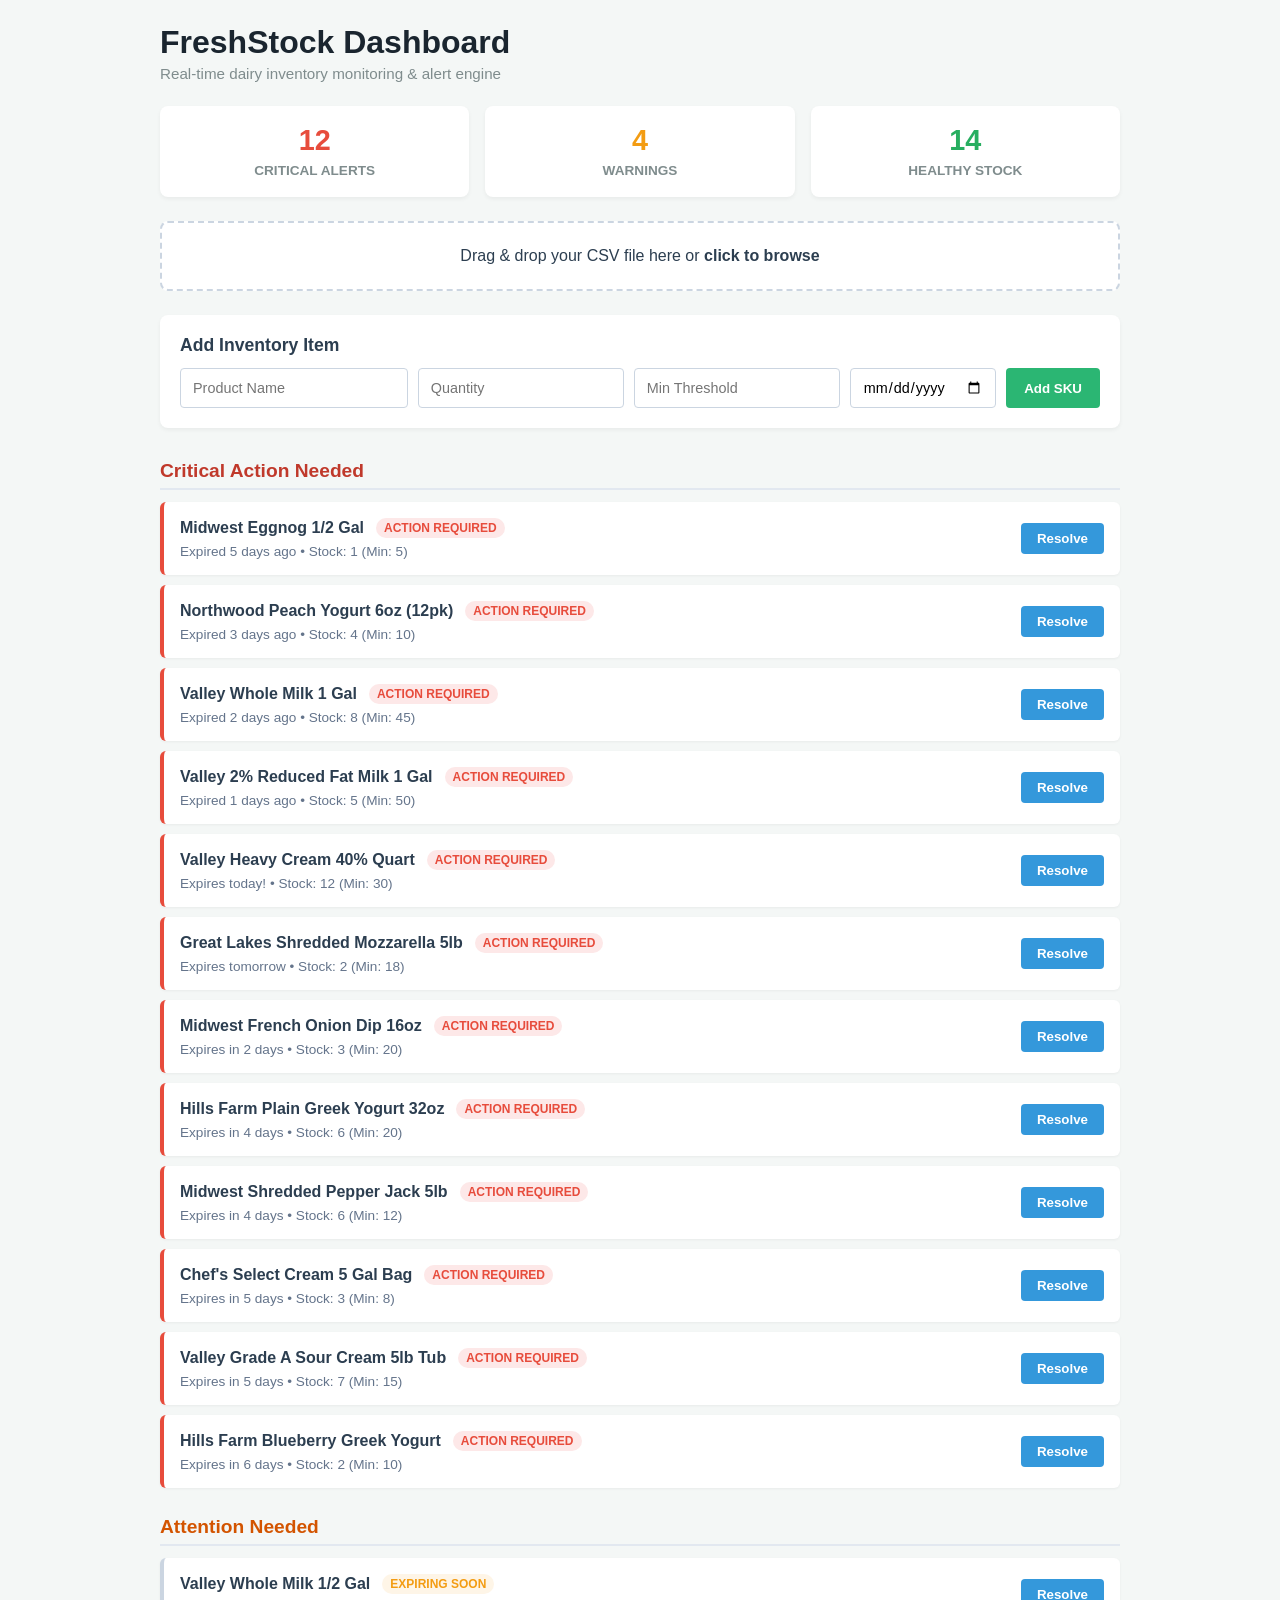
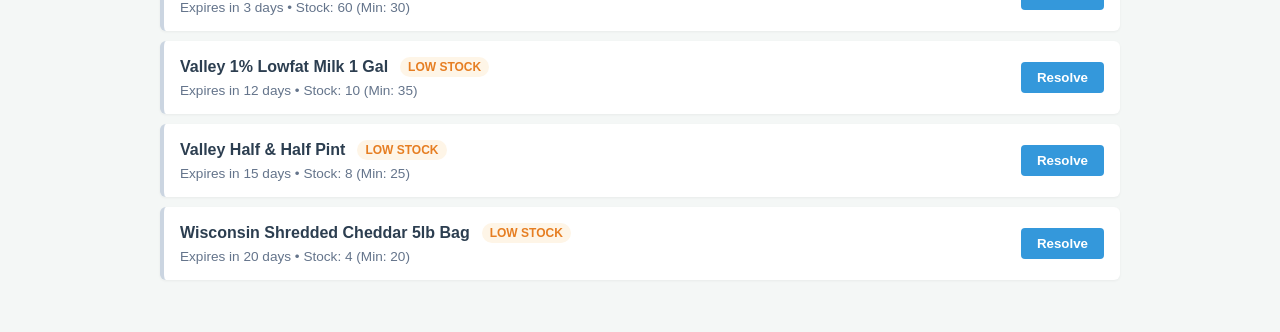
==== index.html @ ed608bcc "feat(ui): add custom logo favicon for browser tab" ====
<!DOCTYPE html>
<html lang="en">
<head>
  <meta charset="UTF-8" />
  <meta name="viewport" content="width=device-width, initial-scale=1.0" />
  <title>FreshStock - Smart Inventory Dashboard</title>

  <!-- 🟢 Tab Icon (Replaces default browser globe) -->
  <link rel="icon" type="image/png" href="fresh.png" />

  <link rel="stylesheet" href="style.css" />
</head>
<body>
  <div class="container">
    <header class="app-header">
      <h1>FreshStock Dashboard</h1>
      <p class="subtitle">Real-time dairy inventory monitoring & alert engine</p>
    </header>

    <!-- Metrics Bar (Clickable Filters) -->
    <section id="metrics-bar" class="metrics-bar"></section>

    <!-- CSV Upload & Remove Zone -->
    <section class="upload-section">
      <div id="drop-zone" class="drop-zone">
        <p id="drop-zone-text">Drag & drop your CSV file here or <strong>click to browse</strong></p>
        <input type="file" id="csv-file-input" accept=".csv" style="display: none;" />
        
        <div id="file-info" class="file-info" style="display: none;">
          <span id="uploaded-file-name">filename.csv</span>
          <button type="button" id="remove-file-btn" class="remove-btn">Remove CSV</button>
        </div>
      </div>
    </section>

    <!-- Manual Item Entry Form -->
    <section class="form-section">
      <h2>Add Inventory Item</h2>
      <form id="add-item-form" class="item-form">
        <input type="text" id="item-name" placeholder="Product Name" required />
        <input type="number" id="item-qty" placeholder="Quantity" step="any" required />
        <input type="number" id="item-min" placeholder="Min Threshold" step="any" required />
        <input type="date" id="item-exp" required />
        <button type="submit" class="submit-btn">Add SKU</button>
      </form>
    </section>

    <!-- Main Inventory Cards Container -->
    <main id="dashboard" class="dashboard-container"></main>
  </div>

  <script src="script.js"></script>
</body>
</html>
---- style.css ----
* {
  box-sizing: border-box;
  margin: 0;
  padding: 0;
  font-family: -apple-system, BlinkMacSystemFont, "Segoe UI", Roboto, Helvetica, Arial, sans-serif;
}

body {
  background-color: #f4f7f6;
  color: #2c3e50;
  padding: 24px;
}

.container {
  max-width: 960px;
  margin: 0 auto;
}

.app-header {
  margin-bottom: 24px;
}

.app-header h1 {
  font-size: 2rem;
  color: #1a252f;
}

.subtitle {
  color: #7f8c8d;
  font-size: 0.95rem;
  margin-top: 4px;
}

/* Metrics Bar */
.metrics-bar {
  display: grid;
  grid-template-columns: repeat(3, 1fr);
  gap: 16px;
  margin-bottom: 24px;
}

.metric-card {
  background-color: #ffffff;
  padding: 16px;
  border-radius: 8px;
  border: 2px solid transparent;
  box-shadow: 0 2px 4px rgba(0, 0, 0, 0.05);
  cursor: pointer;
  text-align: center;
  transition: all 0.2s ease;
}

.metric-card:hover {
  transform: translateY(-2px);
  box-shadow: 0 4px 8px rgba(0, 0, 0, 0.08);
}

.metric-card.active {
  border-color: #3498db;
  background-color: #ebf5fb;
}

.metric-value {
  display: block;
  font-size: 1.8rem;
  font-weight: 700;
  margin-bottom: 4px;
}

.metric-card.critical .metric-value { color: #e74c3c; }
.metric-card.warning .metric-value { color: #f39c12; }
.metric-card.healthy .metric-value { color: #27ae60; }

.metric-label {
  font-size: 0.85rem;
  font-weight: 600;
  color: #7f8c8d;
  text-transform: uppercase;
}

/* Drop Zone & File Removal */
.upload-section {
  margin-bottom: 24px;
}

.drop-zone {
  background-color: #ffffff;
  border: 2px dashed #cbd5e1;
  border-radius: 8px;
  padding: 24px;
  text-align: center;
  cursor: pointer;
  transition: background-color 0.2s, border-color 0.2s;
}

.drop-zone:hover, .drop-zone.drag-over {
  border-color: #3498db;
  background-color: #f8fafc;
}

.file-info {
  display: flex;
  align-items: center;
  justify-content: center;
  gap: 16px;
}

#uploaded-file-name {
  font-weight: 600;
  color: #2c3e50;
}

.remove-btn {
  background-color: #e74c3c;
  color: white;
  border: none;
  padding: 6px 14px;
  border-radius: 4px;
  cursor: pointer;
  font-weight: 600;
  font-size: 0.85rem;
  transition: background-color 0.2s;
}

.remove-btn:hover {
  background-color: #c0392b;
}

/* Form Section */
.form-section {
  background-color: #ffffff;
  padding: 20px;
  border-radius: 8px;
  box-shadow: 0 2px 4px rgba(0, 0, 0, 0.05);
  margin-bottom: 32px;
}

.form-section h2 {
  font-size: 1.1rem;
  margin-bottom: 12px;
}

.item-form {
  display: grid;
  grid-template-columns: 2fr 1fr 1fr 1fr auto;
  gap: 10px;
}

.item-form input {
  padding: 10px 12px;
  border: 1px solid #cbd5e1;
  border-radius: 4px;
  font-size: 0.9rem;
}

.submit-btn {
  background-color: #2bb673;
  color: white;
  border: none;
  padding: 10px 18px;
  border-radius: 4px;
  font-weight: 600;
  cursor: pointer;
  transition: background-color 0.2s;
}

.submit-btn:hover {
  background-color: #249960;
}

/* Dashboard & Sections */
.section {
  margin-bottom: 28px;
}

.section-title {
  font-size: 1.2rem;
  margin-bottom: 12px;
  padding-bottom: 6px;
  border-bottom: 2px solid #e2e8f0;
}

.section-title.critical { color: #c0392b; }
.section-title.warning { color: #d35400; }
.section-title.healthy { color: #27ae60; }

.card-list {
  display: flex;
  flex-direction: column;
  gap: 10px;
}

.card {
  background-color: #ffffff;
  padding: 16px;
  border-radius: 6px;
  display: flex;
  justify-content: space-between;
  align-items: center;
  box-shadow: 0 1px 3px rgba(0, 0, 0, 0.05);
  border-left: 4px solid #cbd5e1;
}

.card.card-critical {
  border-left-color: #e74c3c;
}

.card-header {
  display: flex;
  align-items: center;
  gap: 12px;
  margin-bottom: 6px;
}

.item-name {
  font-weight: 600;
  font-size: 1rem;
}

.badge {
  font-size: 0.75rem;
  font-weight: 700;
  padding: 3px 8px;
  border-radius: 12px;
  text-transform: uppercase;
}

.badge-EXPIRED, .badge-BOTH { background-color: #fde8e8; color: #e74c3c; }
.badge-EXPIRING_SOON { background-color: #fef5e7; color: #f39c12; }
.badge-LOW_STOCK { background-color: #fef5e7; color: #e67e22; }
.badge-HEALTHY { background-color: #eafaf1; color: #27ae60; }

.meta-text {
  font-size: 0.85rem;
  color: #64748b;
}

.action-btn {
  background-color: #3498db;
  color: white;
  border: none;
  padding: 8px 16px;
  border-radius: 4px;
  font-weight: 600;
  cursor: pointer;
  transition: background-color 0.2s;
}

.action-btn:hover {
  background-color: #2980b9;
}

.empty-state {
  background-color: #ffffff;
  padding: 40px;
  text-align: center;
  border-radius: 8px;
  color: #64748b;
}

@media (max-width: 768px) {
  .metrics-bar { grid-template-columns: 1fr; }
  .item-form { grid-template-columns: 1fr; }
}
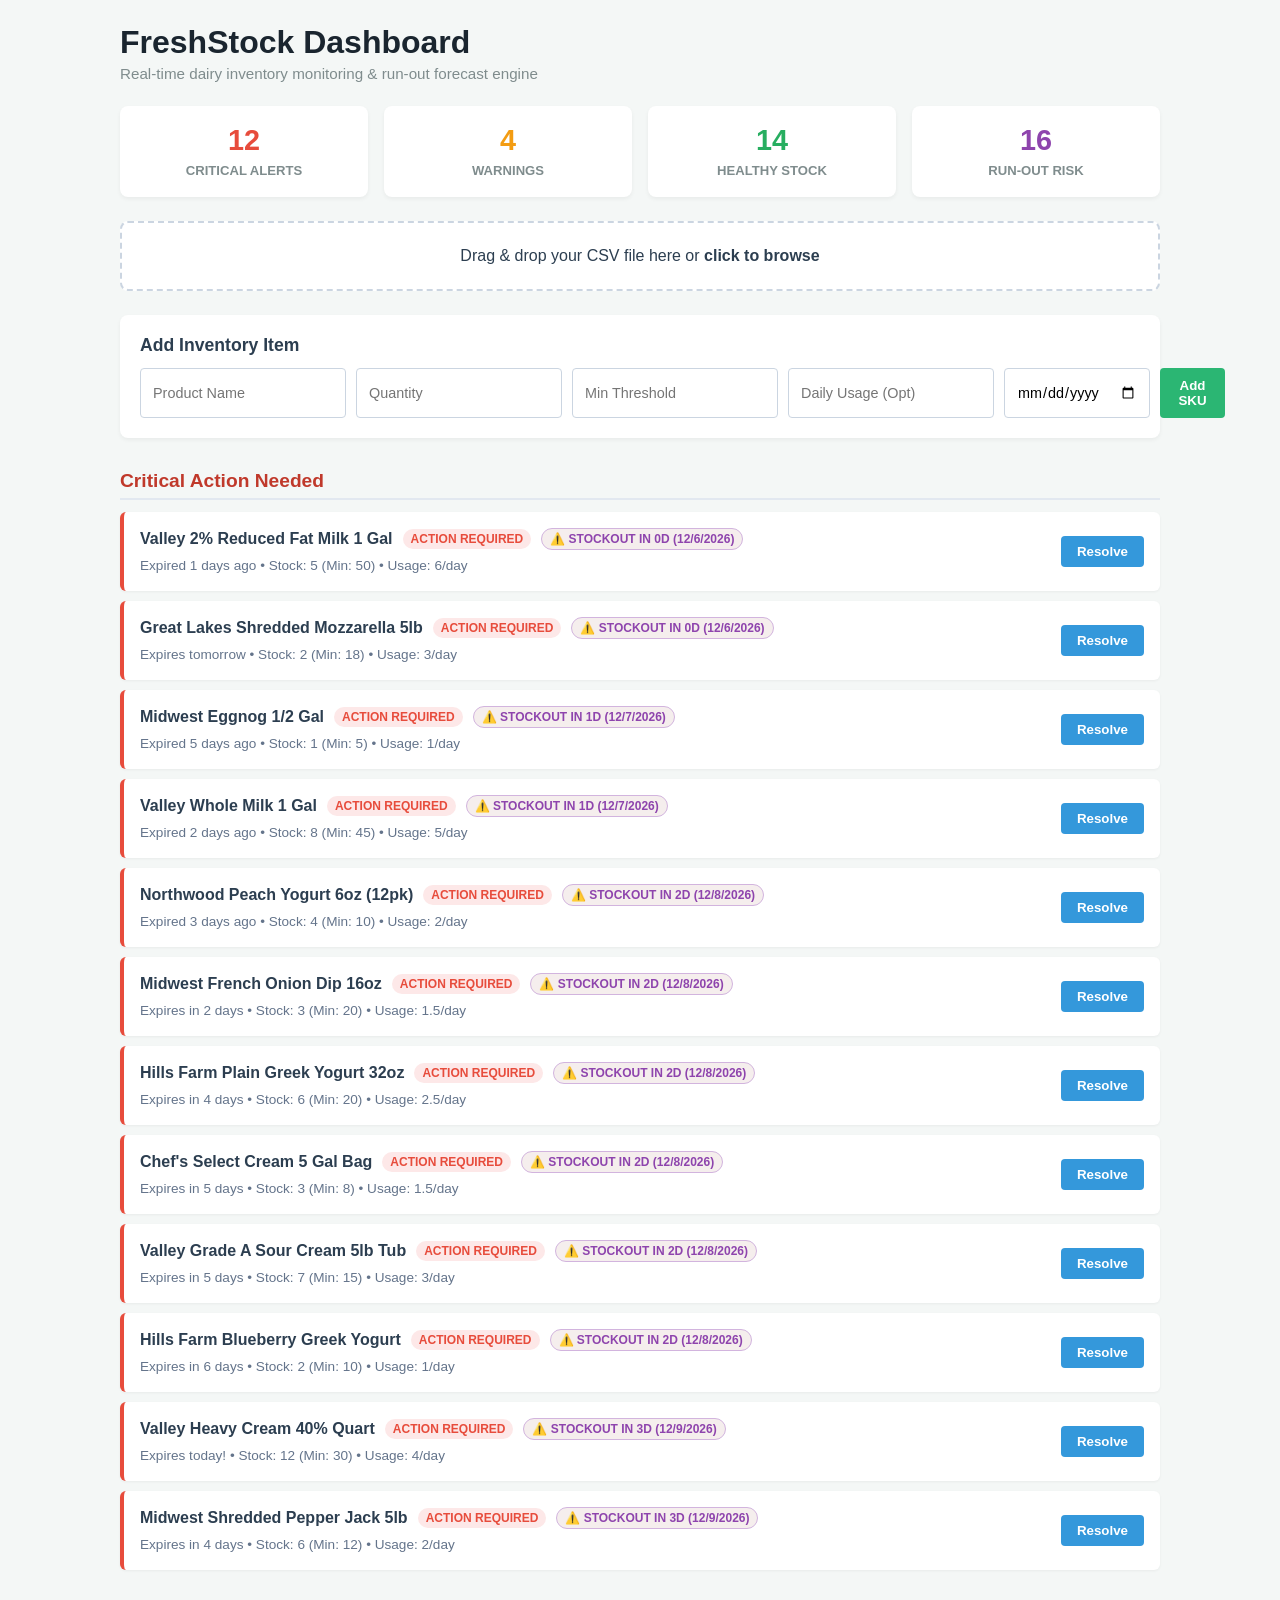
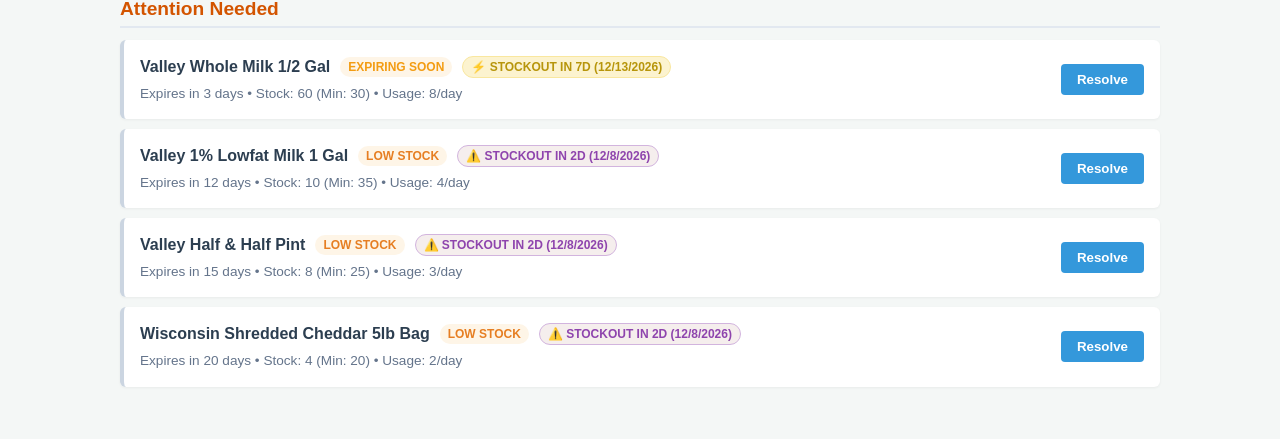
==== commit 475a53bf: "feat: add Run-Out Forecast (DOI) module and sales tracking" ====
--- a/index.html
+++ b/index.html
@@ -5,7 +5,7 @@
   <meta name="viewport" content="width=device-width, initial-scale=1.0" />
   <title>FreshStock - Smart Inventory Dashboard</title>
 
-  <!-- 🟢 Tab Icon (Replaces default browser globe) -->
+  <!-- 🟢 Tab Icon -->
   <link rel="icon" type="image/png" href="fresh.png" />
 
   <link rel="stylesheet" href="style.css" />
@@ -14,10 +14,10 @@
   <div class="container">
     <header class="app-header">
       <h1>FreshStock Dashboard</h1>
-      <p class="subtitle">Real-time dairy inventory monitoring & alert engine</p>
+      <p class="subtitle">Real-time dairy inventory monitoring & run-out forecast engine</p>
     </header>
 
-    <!-- Metrics Bar (Clickable Filters) -->
+    <!-- Metrics Bar (Clickable Filters: Critical, Warnings, Healthy, Run-Out Risk) -->
     <section id="metrics-bar" class="metrics-bar"></section>
 
     <!-- CSV Upload & Remove Zone -->
@@ -33,13 +33,14 @@
       </div>
     </section>
 
-    <!-- Manual Item Entry Form -->
+    <!-- Manual Item Entry Form (Includes Daily Usage field for Run-Out Forecast) -->
     <section class="form-section">
       <h2>Add Inventory Item</h2>
       <form id="add-item-form" class="item-form">
         <input type="text" id="item-name" placeholder="Product Name" required />
         <input type="number" id="item-qty" placeholder="Quantity" step="any" required />
         <input type="number" id="item-min" placeholder="Min Threshold" step="any" required />
+        <input type="number" id="item-daily" placeholder="Daily Usage (Opt)" step="any" />
         <input type="date" id="item-exp" required />
         <button type="submit" class="submit-btn">Add SKU</button>
       </form>
--- a/style.css
+++ b/style.css
@@ -12,7 +12,7 @@
 }
 
 .container {
-  max-width: 960px;
+  max-width: 1040px;
   margin: 0 auto;
 }
 
@@ -31,10 +31,10 @@
   margin-top: 4px;
 }
 
-/* Metrics Bar */
+/* Metrics Bar (Updated to 4 columns for Run-Out Metric) */
 .metrics-bar {
   display: grid;
-  grid-template-columns: repeat(3, 1fr);
+  grid-template-columns: repeat(4, 1fr);
   gap: 16px;
   margin-bottom: 24px;
 }
@@ -70,9 +70,10 @@
 .metric-card.critical .metric-value { color: #e74c3c; }
 .metric-card.warning .metric-value { color: #f39c12; }
 .metric-card.healthy .metric-value { color: #27ae60; }
+.metric-card.runout .metric-value { color: #8e44ad; }
 
 .metric-label {
-  font-size: 0.85rem;
+  font-size: 0.82rem;
   font-weight: 600;
   color: #7f8c8d;
   text-transform: uppercase;
@@ -142,7 +143,7 @@
 
 .item-form {
   display: grid;
-  grid-template-columns: 2fr 1fr 1fr 1fr auto;
+  grid-template-columns: 2fr 1fr 1fr 1fr 1.2fr auto;
   gap: 10px;
 }
 
@@ -208,8 +209,9 @@
 .card-header {
   display: flex;
   align-items: center;
-  gap: 12px;
+  gap: 10px;
   margin-bottom: 6px;
+  flex-wrap: wrap;
 }
 
 .item-name {
@@ -225,14 +227,21 @@
   text-transform: uppercase;
 }
 
+/* Expiration / Stock Badges */
 .badge-EXPIRED, .badge-BOTH { background-color: #fde8e8; color: #e74c3c; }
 .badge-EXPIRING_SOON { background-color: #fef5e7; color: #f39c12; }
 .badge-LOW_STOCK { background-color: #fef5e7; color: #e67e22; }
 .badge-HEALTHY { background-color: #eafaf1; color: #27ae60; }
 
+/* Run-Out Forecast Badges */
+.badge-runout-critical { background-color: #f5eeed; color: #8e44ad; border: 1px solid #d2b4de; }
+.badge-runout-warning { background-color: #fcf3cf; color: #b7950b; border: 1px solid #f9e79f; }
+.badge-runout-safe { background-color: #ebf5fb; color: #2980b9; }
+
 .meta-text {
   font-size: 0.85rem;
   color: #64748b;
+  line-height: 1.4;
 }
 
 .action-btn {
@@ -258,7 +267,7 @@
   color: #64748b;
 }
 
-@media (max-width: 768px) {
-  .metrics-bar { grid-template-columns: 1fr; }
+@media (max-width: 850px) {
+  .metrics-bar { grid-template-columns: repeat(2, 1fr); }
   .item-form { grid-template-columns: 1fr; }
 }
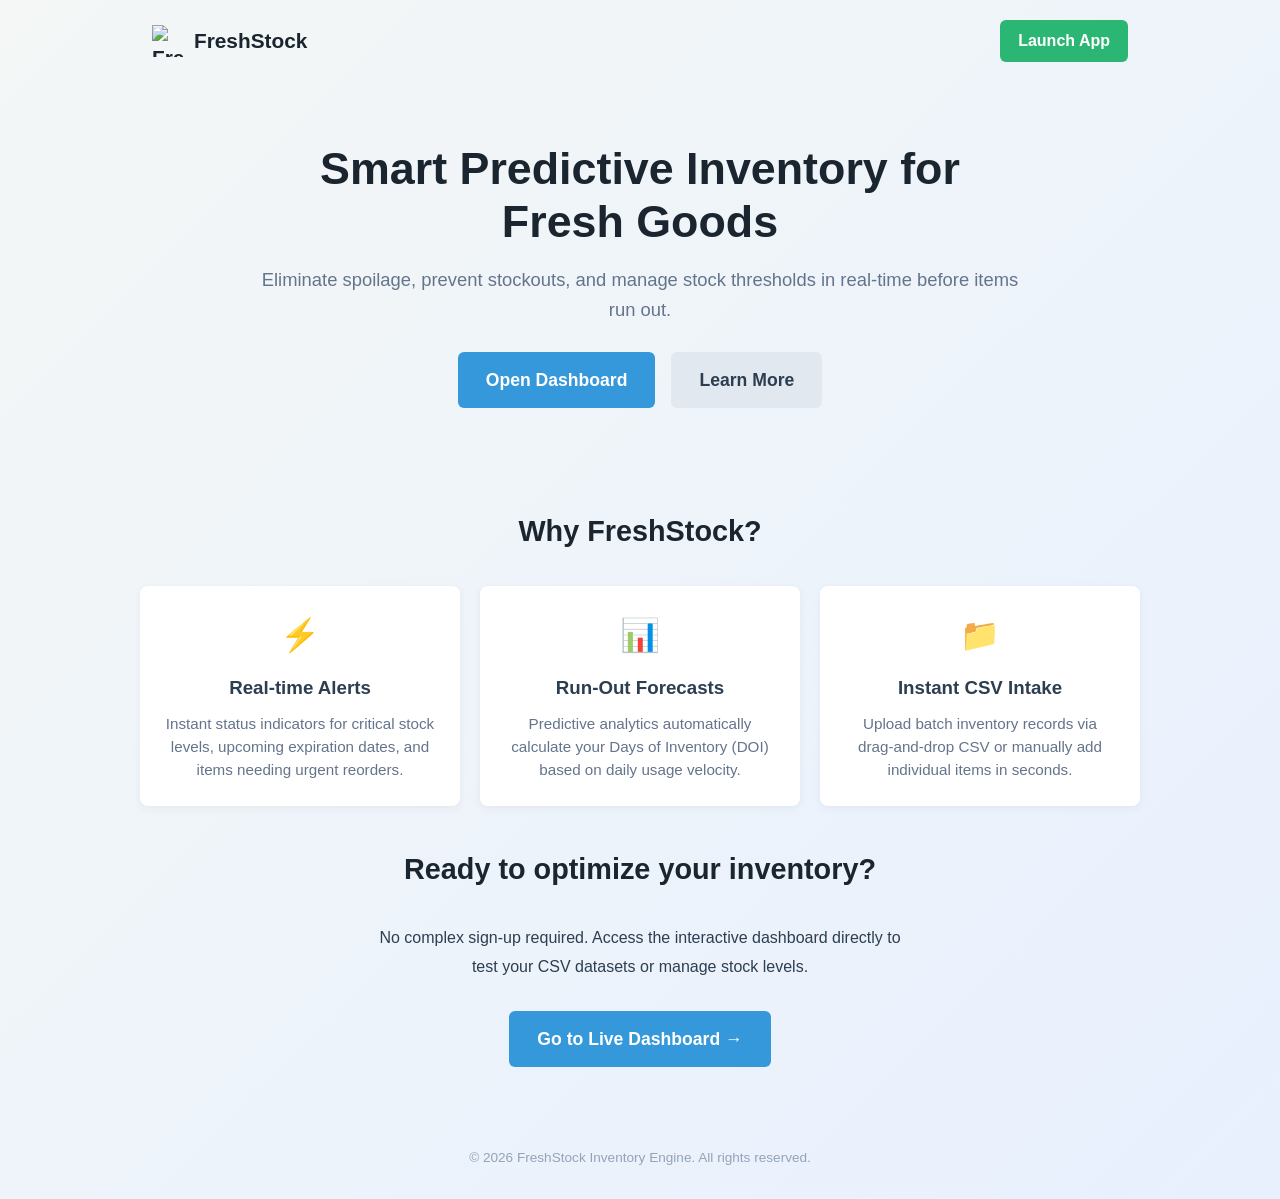
==== commit d98fb93a: "refactor(ui): isolate landing page CSS to restore dashboard layout and status badges" ====
--- a/index.html
+++ b/index.html
@@ -3,53 +3,75 @@
 <head>
   <meta charset="UTF-8" />
   <meta name="viewport" content="width=device-width, initial-scale=1.0" />
-  <title>FreshStock - Smart Inventory Dashboard</title>
+  <title>FreshStock - Predictive Inventory Management</title>
+  
+  <!-- Tab Icon -->
+  <link rel="icon" type="image/png" href="fresh.png" />
+  
+  <!-- Landing Page CSS -->
+  <link rel="stylesheet" href="landing.css" />
+</head>
+<body class="landing-body">
 
-  <!-- 🟢 Tab Icon -->
-  <link rel="icon" type="image/png" href="fresh.png" />
+  <!-- Top Navigation -->
+  <nav class="navbar">
+    <div class="logo">
+      <img src="fresh.png" alt="FreshStock Logo" class="nav-logo" />
+      <span>FreshStock</span>
+    </div>
+    <a href="dashboard.html" class="cta-btn-nav">Launch App</a>
+  </nav>
 
-  <link rel="stylesheet" href="style.css" />
-</head>
-<body>
-  <div class="container">
-    <header class="app-header">
-      <h1>FreshStock Dashboard</h1>
-      <p class="subtitle">Real-time dairy inventory monitoring & run-out forecast engine</p>
-    </header>
+  <!-- Hero Section -->
+  <header class="hero-section">
+    <div class="hero-content">
+      <h1>Smart Predictive Inventory for Fresh Goods</h1>
+      <p class="hero-subtitle">
+        Eliminate spoilage, prevent stockouts, and manage stock thresholds in real-time before items run out.
+      </p>
+      <div class="hero-buttons">
+        <a href="dashboard.html" class="btn btn-primary btn-large">Open Dashboard</a>
+        <a href="#how-it-works" class="btn btn-secondary btn-large">Learn More</a>
+      </div>
+    </div>
+  </header>
 
-    <!-- Metrics Bar (Clickable Filters: Critical, Warnings, Healthy, Run-Out Risk) -->
-    <section id="metrics-bar" class="metrics-bar"></section>
+  <!-- Features Grid Section -->
+  <section id="how-it-works" class="info-section">
+    <h2>Why FreshStock?</h2>
+    <div class="cards-grid">
+      <div class="info-card">
+        <div class="card-icon">⚡</div>
+        <h3>Real-time Alerts</h3>
+        <p>Instant status indicators for critical stock levels, upcoming expiration dates, and items needing urgent reorders.</p>
+      </div>
+      <div class="info-card">
+        <div class="card-icon">📊</div>
+        <h3>Run-Out Forecasts</h3>
+        <p>Predictive analytics automatically calculate your Days of Inventory (DOI) based on daily usage velocity.</p>
+      </div>
+      <div class="info-card">
+        <div class="card-icon">📁</div>
+        <h3>Instant CSV Intake</h3>
+        <p>Upload batch inventory records via drag-and-drop CSV or manually add individual items in seconds.</p>
+      </div>
+    </div>
+  </section>
 
-    <!-- CSV Upload & Remove Zone -->
-    <section class="upload-section">
-      <div id="drop-zone" class="drop-zone">
-        <p id="drop-zone-text">Drag & drop your CSV file here or <strong>click to browse</strong></p>
-        <input type="file" id="csv-file-input" accept=".csv" style="display: none;" />
-        
-        <div id="file-info" class="file-info" style="display: none;">
-          <span id="uploaded-file-name">filename.csv</span>
-          <button type="button" id="remove-file-btn" class="remove-btn">Remove CSV</button>
-        </div>
-      </div>
-    </section>
+  <!-- Quick Start Call to Action -->
+  <section class="try-section">
+    <h2>Ready to optimize your inventory?</h2>
+    <p class="step-list">
+      No complex sign-up required. Access the interactive dashboard directly to test your CSV datasets or manage stock levels.
+    </p>
+    <div class="center-btn">
+      <a href="dashboard.html" class="btn btn-primary btn-large">Go to Live Dashboard →</a>
+    </div>
+  </section>
 
-    <!-- Manual Item Entry Form (Includes Daily Usage field for Run-Out Forecast) -->
-    <section class="form-section">
-      <h2>Add Inventory Item</h2>
-      <form id="add-item-form" class="item-form">
-        <input type="text" id="item-name" placeholder="Product Name" required />
-        <input type="number" id="item-qty" placeholder="Quantity" step="any" required />
-        <input type="number" id="item-min" placeholder="Min Threshold" step="any" required />
-        <input type="number" id="item-daily" placeholder="Daily Usage (Opt)" step="any" />
-        <input type="date" id="item-exp" required />
-        <button type="submit" class="submit-btn">Add SKU</button>
-      </form>
-    </section>
+  <footer>
+    <p>&copy; 2026 FreshStock Inventory Engine. All rights reserved.</p>
+  </footer>
 
-    <!-- Main Inventory Cards Container -->
-    <main id="dashboard" class="dashboard-container"></main>
-  </div>
-
-  <script src="script.js"></script>
 </body>
 </html>
--- a/landing.css
+++ b/landing.css
@@ -0,0 +1,195 @@
+/* ====================================================
+   Landing Page Styles (landing.css)
+   ==================================================== */
+
+* {
+  box-sizing: border-box;
+  margin: 0;
+  padding: 0;
+}
+
+.landing-body {
+  background: linear-gradient(135deg, #f4f7f6 0%, #e8f0fe 100%);
+  min-height: 100vh;
+  font-family: -apple-system, BlinkMacSystemFont, "Segoe UI", Roboto, Helvetica, Arial, sans-serif;
+  color: #2c3e50;
+  line-height: 1.6;
+}
+
+/* Navigation Bar */
+.navbar {
+  display: flex;
+  justify-content: space-between;
+  align-items: center;
+  padding: 20px 32px;
+  max-width: 1040px;
+  margin: 0 auto;
+}
+
+.logo {
+  display: flex;
+  align-items: center;
+  gap: 10px;
+  font-weight: 700;
+  font-size: 1.3rem;
+  color: #1a252f;
+}
+
+.nav-logo {
+  width: 32px;
+  height: 32px;
+}
+
+.cta-btn-nav {
+  background-color: #2bb673;
+  color: white;
+  padding: 8px 18px;
+  border-radius: 6px;
+  text-decoration: none;
+  font-weight: 600;
+  transition: background-color 0.2s ease;
+}
+
+.cta-btn-nav:hover {
+  background-color: #249960;
+}
+
+/* Hero Section */
+.hero-section {
+  text-align: center;
+  padding: 60px 20px;
+  max-width: 800px;
+  margin: 0 auto;
+}
+
+.hero-content h1 {
+  font-size: 2.8rem;
+  color: #1a252f;
+  margin-bottom: 16px;
+  line-height: 1.2;
+}
+
+.hero-subtitle {
+  font-size: 1.15rem;
+  color: #64748b;
+  margin-bottom: 28px;
+  line-height: 1.6;
+}
+
+.hero-buttons {
+  display: flex;
+  gap: 16px;
+  justify-content: center;
+}
+
+/* Buttons */
+.btn {
+  padding: 12px 24px;
+  border-radius: 6px;
+  font-weight: 600;
+  text-decoration: none;
+  display: inline-block;
+  transition: all 0.2s ease;
+}
+
+.btn-primary {
+  background-color: #3498db;
+  color: white;
+}
+
+.btn-primary:hover {
+  background-color: #2980b9;
+}
+
+.btn-secondary {
+  background-color: #e2e8f0;
+  color: #2c3e50;
+}
+
+.btn-secondary:hover {
+  background-color: #cbd5e1;
+}
+
+.btn-large {
+  font-size: 1.1rem;
+  padding: 14px 28px;
+}
+
+/* Content Sections & Features Grid */
+.info-section, .try-section {
+  max-width: 1040px;
+  margin: 40px auto;
+  padding: 0 20px;
+}
+
+.info-section h2, .try-section h2 {
+  text-align: center;
+  font-size: 1.8rem;
+  margin-bottom: 32px;
+  color: #1a252f;
+}
+
+.cards-grid {
+  display: grid;
+  grid-template-columns: repeat(auto-fit, minmax(280px, 1fr));
+  gap: 20px;
+}
+
+.info-card {
+  background: white;
+  padding: 24px;
+  border-radius: 8px;
+  box-shadow: 0 2px 8px rgba(0, 0, 0, 0.05);
+  text-align: center;
+}
+
+.card-icon {
+  font-size: 2rem;
+  margin-bottom: 12px;
+}
+
+.info-card h3 {
+  margin-bottom: 10px;
+  color: #2c3e50;
+}
+
+.info-card p {
+  color: #64748b;
+  font-size: 0.95rem;
+  line-height: 1.5;
+}
+
+.step-list {
+  max-width: 550px;
+  margin: 0 auto 30px auto;
+  line-height: 1.8;
+  color: #2c3e50;
+  text-align: center;
+}
+
+.center-btn {
+  text-align: center;
+}
+
+/* Footer */
+footer {
+  text-align: center;
+  padding: 40px 20px 30px;
+  color: #94a3b8;
+  font-size: 0.85rem;
+}
+
+/* Mobile Responsive Tweaks */
+@media (max-width: 600px) {
+  .hero-content h1 {
+    font-size: 2rem;
+  }
+  
+  .hero-buttons {
+    flex-direction: column;
+  }
+  
+  .navbar {
+    padding: 16px 20px;
+  }
+}
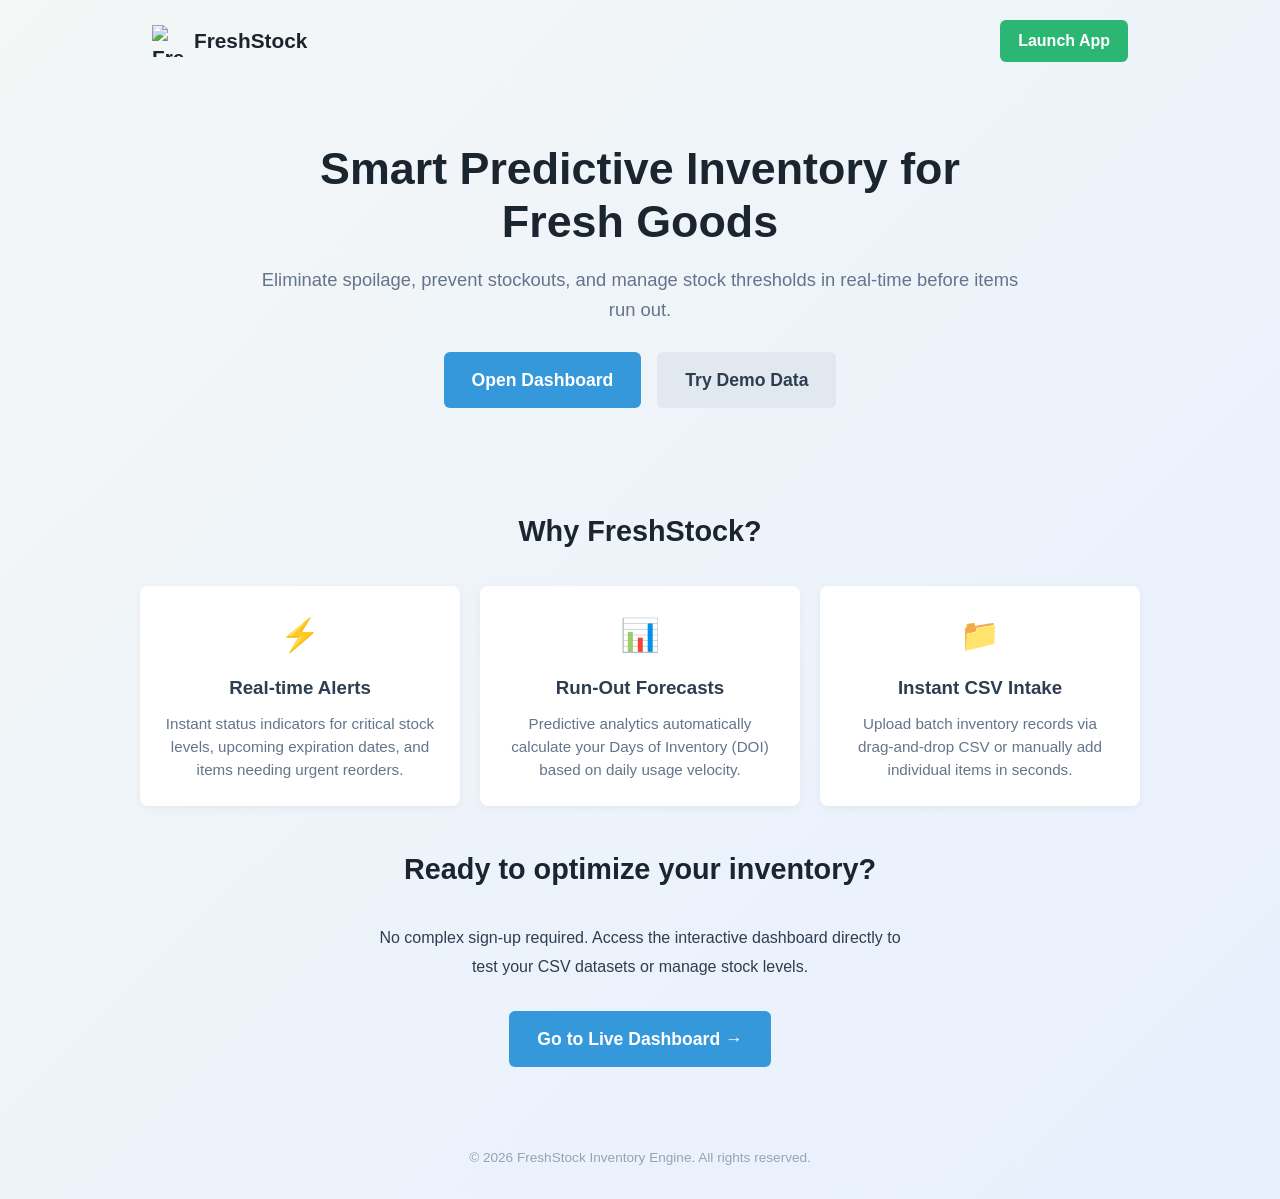
==== commit 03eb544f: "feat: implement clean-slate dashboard initialization and demo mode toggle" ====
--- a/index.html
+++ b/index.html
@@ -31,7 +31,7 @@
       </p>
       <div class="hero-buttons">
         <a href="dashboard.html" class="btn btn-primary btn-large">Open Dashboard</a>
-        <a href="#how-it-works" class="btn btn-secondary btn-large">Learn More</a>
+        <a href="dashboard.html?demo=true" class="btn btn-secondary btn-large">Try Demo Data</a>
       </div>
     </div>
   </header>
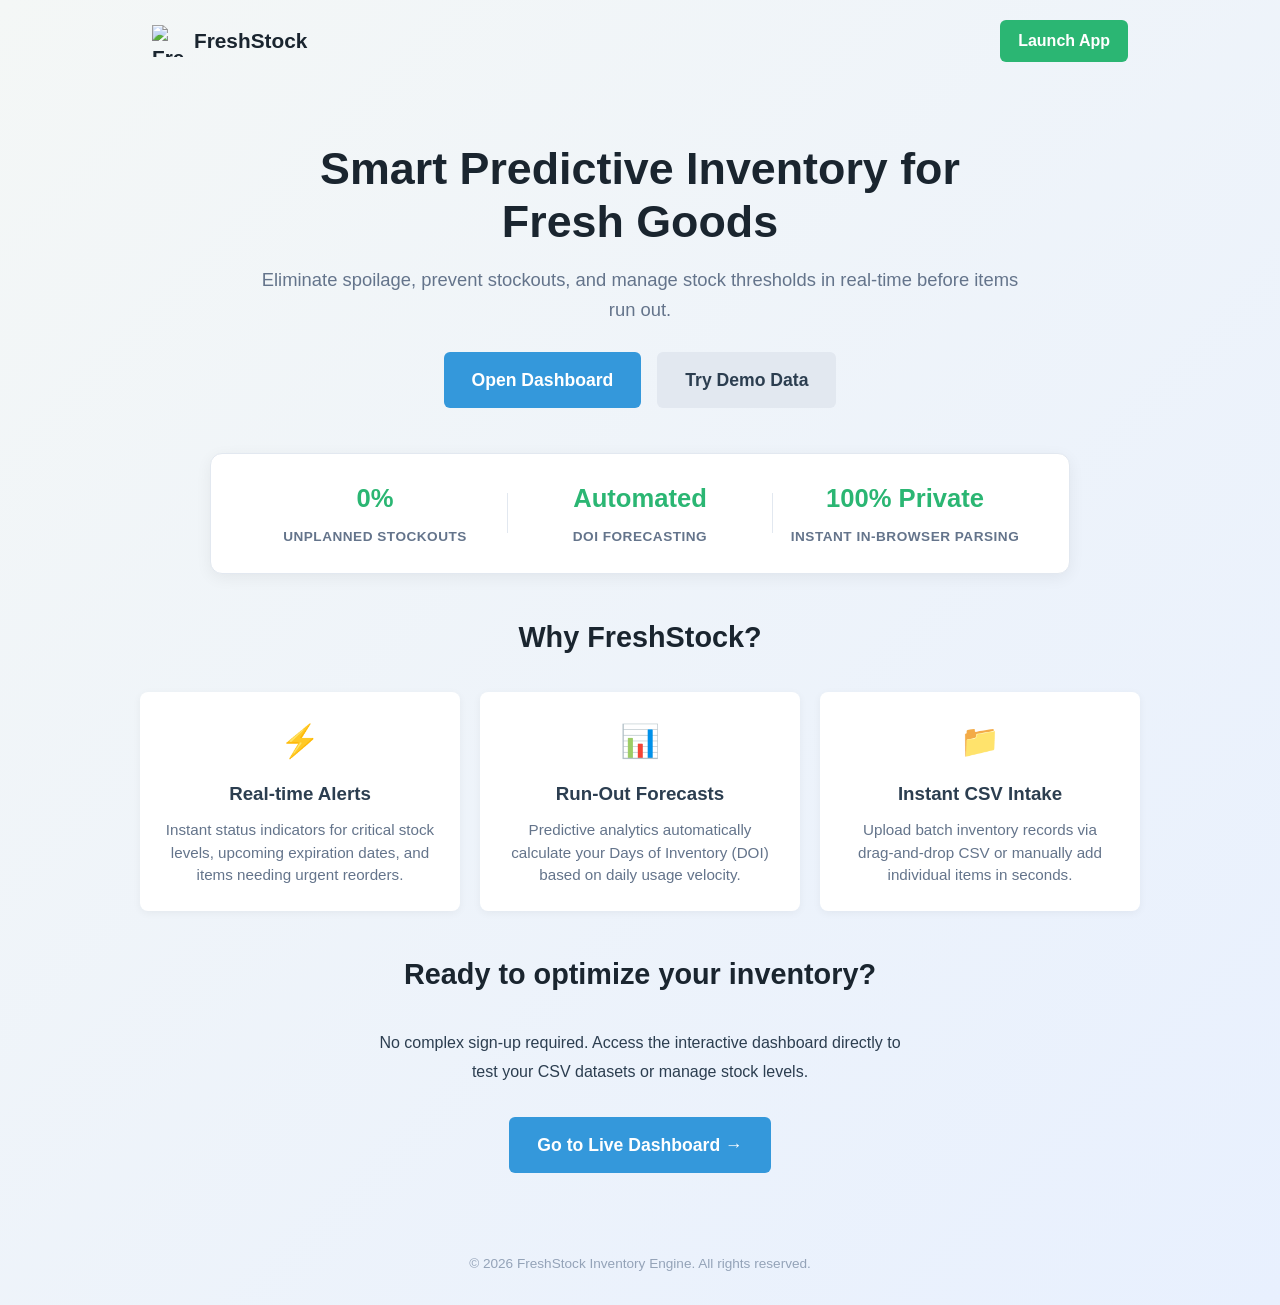
==== commit 68cb2578: "feat(landing): add impact stats strip to landing page" ====
--- a/index.html
+++ b/index.html
@@ -35,6 +35,26 @@
       </div>
     </div>
   </header>
+
+  <!-- Impact Stats Strip -->
+  <section class="stats-strip">
+    <div class="stats-container">
+      <div class="stat-item">
+        <span class="stat-number">0%</span>
+        <span class="stat-label">Unplanned Stockouts</span>
+      </div>
+      <div class="stat-divider"></div>
+      <div class="stat-item">
+        <span class="stat-number">Automated</span>
+        <span class="stat-label">DOI Forecasting</span>
+      </div>
+      <div class="stat-divider"></div>
+      <div class="stat-item">
+        <span class="stat-number">100% Private</span>
+        <span class="stat-label">Instant In-Browser Parsing</span>
+      </div>
+    </div>
+  </section>
 
   <!-- Features Grid Section -->
   <section id="how-it-works" class="info-section">
--- a/landing.css
+++ b/landing.css
@@ -57,7 +57,7 @@
 /* Hero Section */
 .hero-section {
   text-align: center;
-  padding: 60px 20px;
+  padding: 60px 20px 80px 20px;
   max-width: 800px;
   margin: 0 auto;
 }
@@ -115,6 +115,54 @@
   padding: 14px 28px;
 }
 
+/* ====================================================
+   Impact Stats Strip
+   ==================================================== */
+
+.stats-strip {
+  max-width: 900px;
+  margin: -35px auto 40px auto;
+  padding: 0 20px;
+}
+
+.stats-container {
+  background: #ffffff;
+  border-radius: 12px;
+  padding: 24px 32px;
+  display: flex;
+  justify-content: space-around;
+  align-items: center;
+  box-shadow: 0 4px 16px rgba(0, 0, 0, 0.06);
+  border: 1px solid #e2e8f0;
+}
+
+.stat-item {
+  text-align: center;
+  flex: 1;
+}
+
+.stat-number {
+  display: block;
+  font-size: 1.6rem;
+  font-weight: 800;
+  color: #2bb673;
+  margin-bottom: 4px;
+}
+
+.stat-label {
+  font-size: 0.85rem;
+  font-weight: 600;
+  color: #64748b;
+  text-transform: uppercase;
+  letter-spacing: 0.5px;
+}
+
+.stat-divider {
+  width: 1px;
+  height: 40px;
+  background-color: #e2e8f0;
+}
+
 /* Content Sections & Features Grid */
 .info-section, .try-section {
   max-width: 1040px;
@@ -180,7 +228,7 @@
 }
 
 /* Mobile Responsive Tweaks */
-@media (max-width: 600px) {
+@media (max-width: 650px) {
   .hero-content h1 {
     font-size: 2rem;
   }
@@ -192,4 +240,15 @@
   .navbar {
     padding: 16px 20px;
   }
+
+  .stats-container {
+    flex-direction: column;
+    gap: 20px;
+    padding: 24px 16px;
+  }
+
+  .stat-divider {
+    width: 80%;
+    height: 1px;
+  }
 }
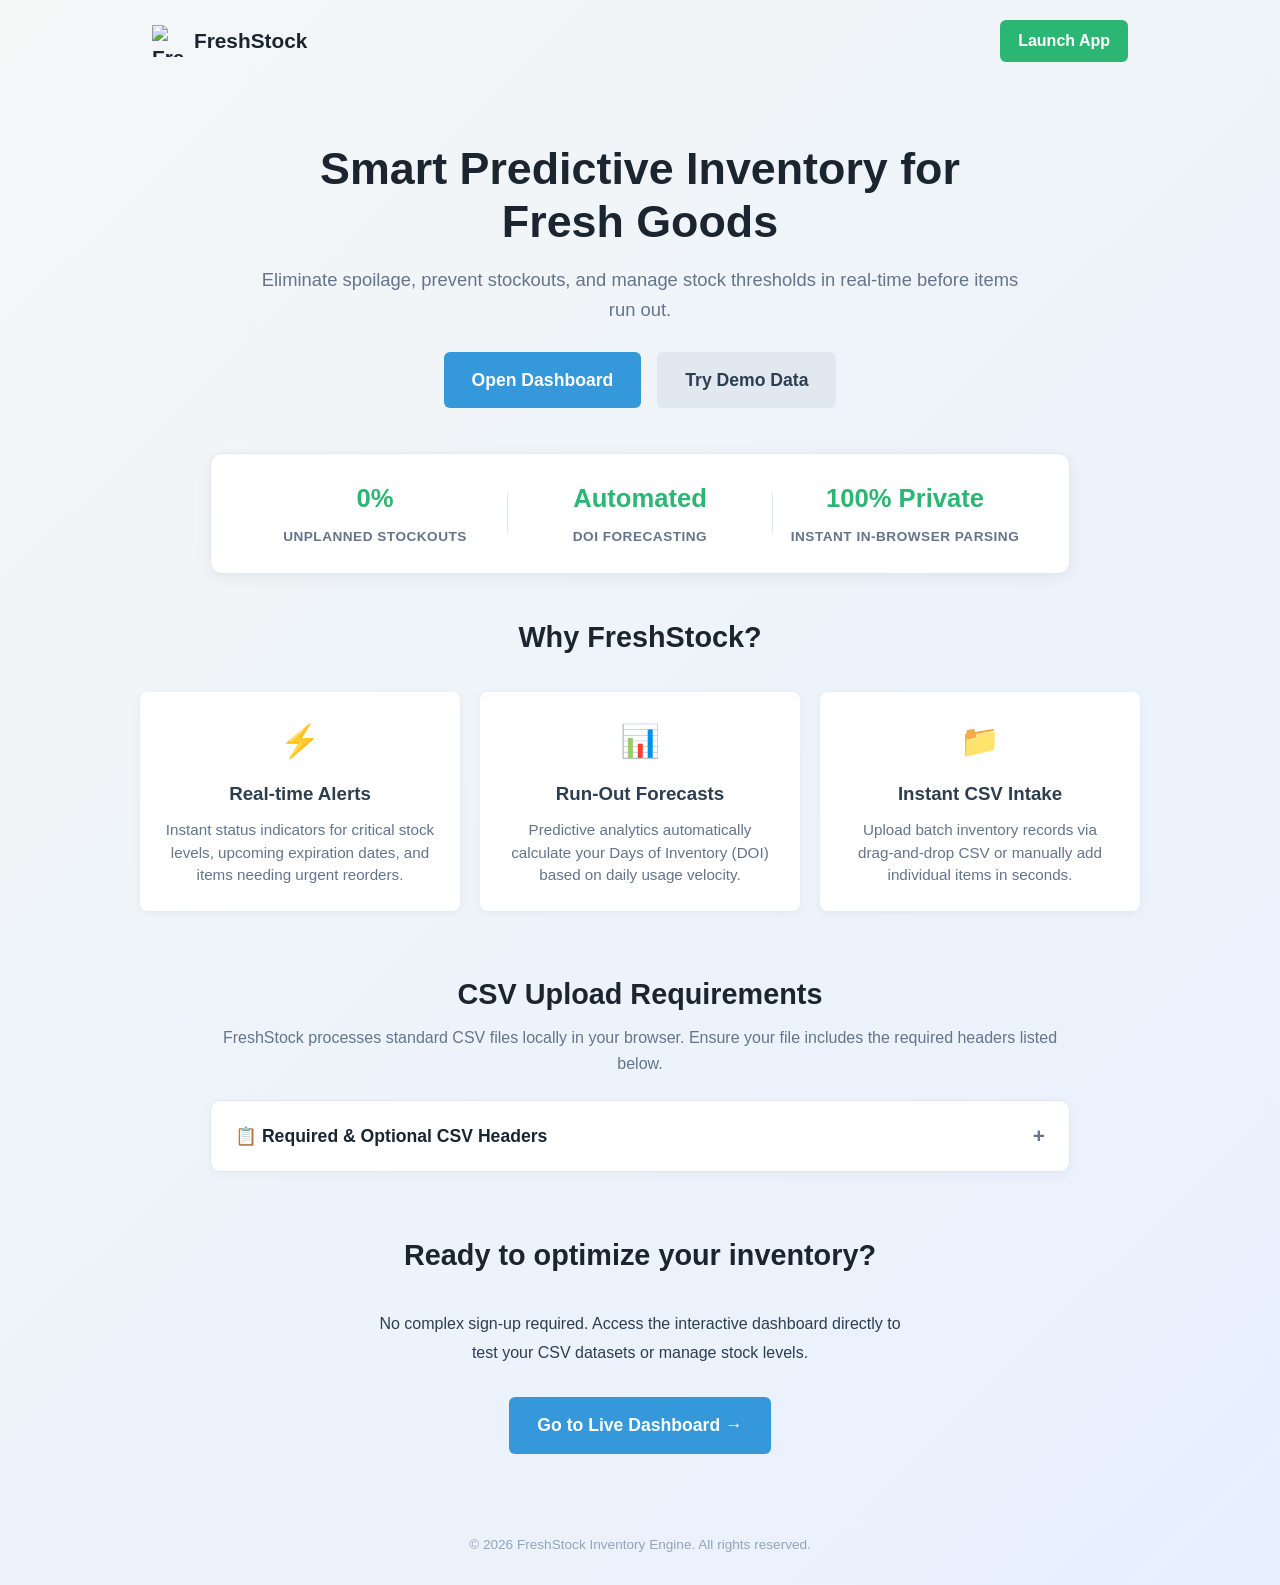
==== commit ae0be4c9: "feat(landing): add CSV header requirements guide section" ====
--- a/index.html
+++ b/index.html
@@ -78,6 +78,77 @@
     </div>
   </section>
 
+  <!-- CSV Format & Requirements Section -->
+  <section class="csv-guide-section">
+    <div class="csv-guide-container">
+      <h2>CSV Upload Requirements</h2>
+      <p class="section-subtitle">
+        FreshStock processes standard CSV files locally in your browser. Ensure your file includes the required headers listed below.
+      </p>
+
+      <div class="accordion-item">
+        <details>
+          <summary class="accordion-header">
+            <span>📋 Required & Optional CSV Headers</span>
+            <span class="icon">+</span>
+          </summary>
+          <div class="accordion-content">
+            <p>Your CSV file should include a header row with the following column names (case-insensitive):</p>
+            
+            <table class="csv-table">
+              <thead>
+                <tr>
+                  <th>Header Name</th>
+                  <th>Status</th>
+                  <th>Description & Example</th>
+                </tr>
+              </thead>
+              <tbody>
+                <tr>
+                  <td><code>Product Name</code></td>
+                  <td><span class="tag tag-required">Required</span></td>
+                  <td>Name or description of the item (e.g., <em>Whole Milk 1 Gal</em>)</td>
+                </tr>
+                <tr>
+                  <td><code>Expiration Date</code></td>
+                  <td><span class="tag tag-required">Required</span></td>
+                  <td>Date formatted as <code>YYYY-MM-DD</code> or <code>MM/DD/YYYY</code></td>
+                </tr>
+                <tr>
+                  <td><code>Quantity in Stock</code></td>
+                  <td><span class="tag tag-required">Required</span></td>
+                  <td>Current stock count on hand (e.g., <code>25</code>)</td>
+                </tr>
+                <tr>
+                  <td><code>Minimum Stock Threshold</code></td>
+                  <td><span class="tag tag-required">Required</span></td>
+                  <td>Reorder alert threshold count (e.g., <code>10</code>)</td>
+                </tr>
+                <tr>
+                  <td><code>Brand</code></td>
+                  <td><span class="tag tag-optional">Optional</span></td>
+                  <td>Prepended to item name if not already included</td>
+                </tr>
+                <tr>
+                  <td><code>Quantity Sold</code></td>
+                  <td><span class="tag tag-optional">Optional</span></td>
+                  <td>Used to calculate daily usage velocity for DOI forecasting</td>
+                </tr>
+              </tbody>
+            </table>
+
+            <div class="csv-example-box">
+              <span class="example-title">Example CSV Format:</span>
+              <pre><code>Product Name,Expiration Date,Quantity in Stock,Minimum Stock Threshold
+Valley Whole Milk 1 Gal,2026-08-15,45,15
+Hills Farm Greek Yogurt,2026-08-05,8,20</code></pre>
+            </div>
+          </div>
+        </details>
+      </div>
+    </div>
+  </section>
+
   <!-- Quick Start Call to Action -->
   <section class="try-section">
     <h2>Ready to optimize your inventory?</h2>
--- a/landing.css
+++ b/landing.css
@@ -207,6 +207,150 @@
   line-height: 1.5;
 }
 
+/* ====================================================
+   CSV Upload Guide & Accordion Section
+   ==================================================== */
+
+.csv-guide-section {
+  max-width: 900px;
+  margin: 60px auto;
+  padding: 0 20px;
+}
+
+.csv-guide-container h2 {
+  text-align: center;
+  font-size: 1.8rem;
+  color: #1a252f;
+  margin-bottom: 8px;
+}
+
+.section-subtitle {
+  text-align: center;
+  color: #64748b;
+  margin-bottom: 24px;
+}
+
+/* Accordion */
+.accordion-item {
+  background: #ffffff;
+  border-radius: 10px;
+  border: 1px solid #e2e8f0;
+  box-shadow: 0 4px 12px rgba(0, 0, 0, 0.03);
+  overflow: hidden;
+}
+
+.accordion-header {
+  padding: 18px 24px;
+  font-size: 1.1rem;
+  font-weight: 600;
+  color: #1a252f;
+  cursor: pointer;
+  display: flex;
+  justify-content: space-between;
+  align-items: center;
+  list-style: none;
+  user-select: none;
+}
+
+.accordion-header::-webkit-details-marker {
+  display: none;
+}
+
+details[open] .accordion-header {
+  border-bottom: 1px solid #e2e8f0;
+  background-color: #f8fafc;
+}
+
+details[open] .icon {
+  transform: rotate(45deg);
+}
+
+.icon {
+  font-size: 1.3rem;
+  transition: transform 0.2s ease;
+  color: #64748b;
+}
+
+.accordion-content {
+  padding: 24px;
+}
+
+/* Table Styling */
+.csv-table {
+  width: 100%;
+  border-collapse: collapse;
+  margin: 16px 0;
+  font-size: 0.95rem;
+}
+
+.csv-table th, .csv-table td {
+  padding: 12px 14px;
+  text-align: left;
+  border-bottom: 1px solid #e2e8f0;
+}
+
+.csv-table th {
+  background-color: #f8fafc;
+  color: #475569;
+  font-weight: 600;
+}
+
+.csv-table code {
+  background: #f1f5f9;
+  padding: 2px 6px;
+  border-radius: 4px;
+  font-family: monospace;
+  color: #0f172a;
+}
+
+/* Tags */
+.tag {
+  font-size: 0.75rem;
+  font-weight: 700;
+  padding: 3px 8px;
+  border-radius: 12px;
+  text-transform: uppercase;
+}
+
+.tag-required {
+  background-color: #fef2f2;
+  color: #ef4444;
+}
+
+.tag-optional {
+  background-color: #f0fdf4;
+  color: #16a34a;
+}
+
+/* Example Box */
+.csv-example-box {
+  margin-top: 20px;
+  background: #1e293b;
+  color: #f8fafc;
+  padding: 16px;
+  border-radius: 8px;
+}
+
+.example-title {
+  display: block;
+  font-size: 0.85rem;
+  color: #94a3b8;
+  margin-bottom: 8px;
+  font-weight: 600;
+}
+
+.csv-example-box pre {
+  margin: 0;
+  overflow-x: auto;
+}
+
+.csv-example-box code {
+  font-family: monospace;
+  font-size: 0.9rem;
+  line-height: 1.5;
+  color: #38bdf8;
+}
+
 .step-list {
   max-width: 550px;
   margin: 0 auto 30px auto;
@@ -251,4 +395,9 @@
     width: 80%;
     height: 1px;
   }
+
+  .csv-table th, .csv-table td {
+    padding: 8px 10px;
+    font-size: 0.85rem;
+  }
 }
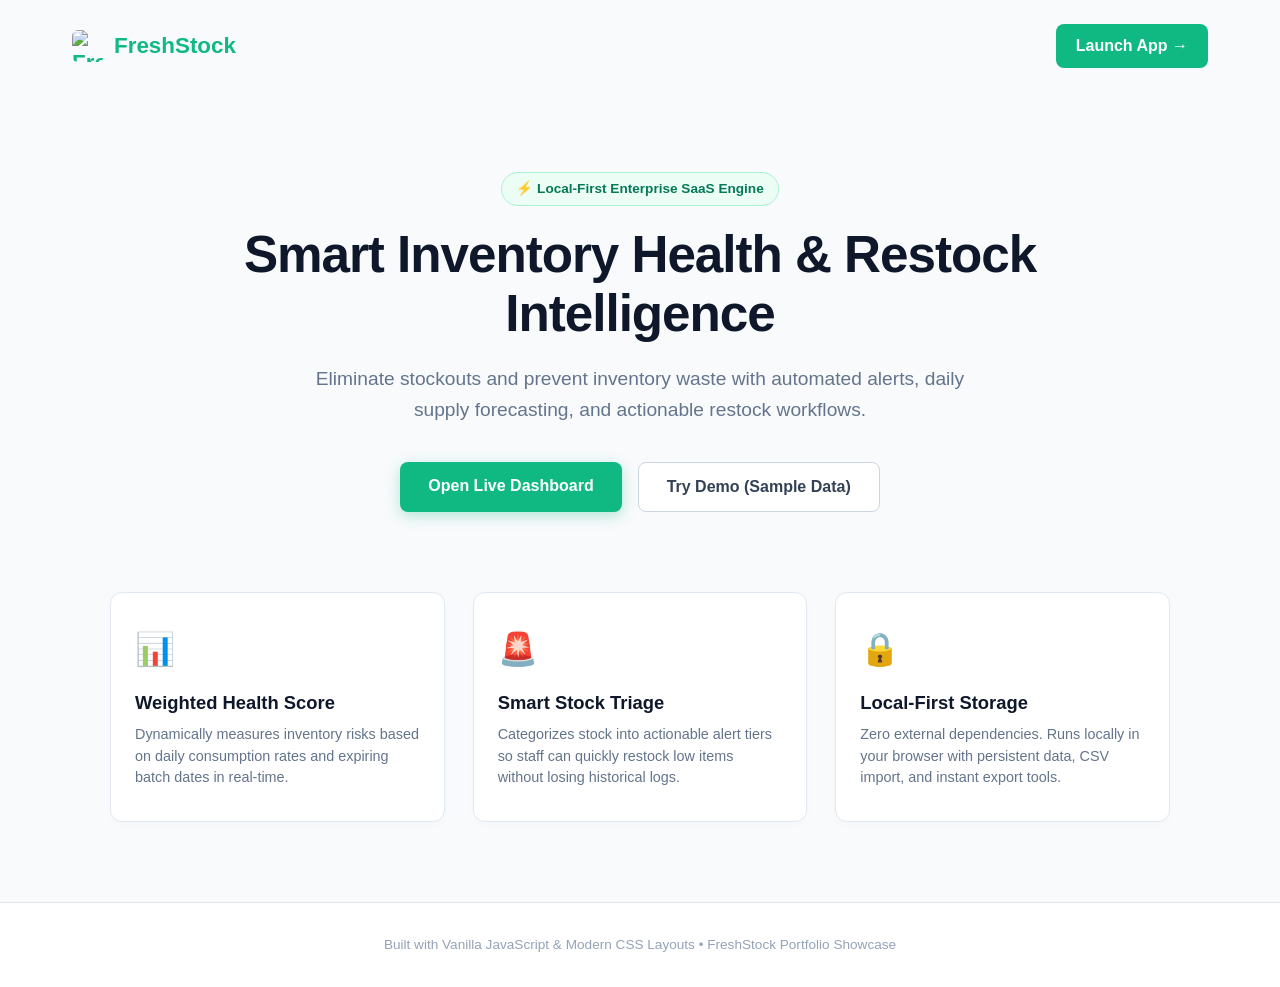
==== commit 90c277c6: "feat(landing): add live demo parameter and clean live session routing" ====
--- a/index.html
+++ b/index.html
@@ -1,167 +1,230 @@
 <!DOCTYPE html>
 <html lang="en">
 <head>
-  <meta charset="UTF-8" />
-  <meta name="viewport" content="width=device-width, initial-scale=1.0" />
-  <title>FreshStock - Predictive Inventory Management</title>
-  
-  <!-- Tab Icon -->
-  <link rel="icon" type="image/png" href="fresh.png" />
-  
-  <!-- Landing Page CSS -->
-  <link rel="stylesheet" href="landing.css" />
+  <meta charset="UTF-8">
+  <meta name="viewport" content="width=device-width, initial-scale=1.0">
+  <title>FreshStock | High-Performance SaaS Inventory Engine</title>
+  <link rel="icon" type="image/png" href="favicon.png">
+  <link rel="stylesheet" href="style.css">
+  <style>
+    /* Landing Page Custom Styles */
+    .landing-body {
+      background: #f8fafc;
+      color: #0f172a;
+    }
+
+    .landing-nav {
+      display: flex;
+      justify-content: space-between;
+      align-items: center;
+      max-width: 1200px;
+      margin: 0 auto;
+      padding: 24px 32px;
+    }
+
+    .brand-logo-container {
+      display: flex;
+      align-items: center;
+      gap: 10px;
+      font-size: 1.4rem;
+      font-weight: 800;
+      color: #10b981;
+    }
+
+    .brand-logo-container img {
+      width: 32px;
+      height: 32px;
+      border-radius: 6px;
+    }
+
+    .btn-launch {
+      background: #10b981;
+      color: #ffffff;
+      padding: 10px 20px;
+      border-radius: 8px;
+      font-weight: 700;
+      text-decoration: none;
+      transition: background 0.2s ease, transform 0.2s ease;
+    }
+
+    .btn-launch:hover {
+      background: #059669;
+      transform: translateY(-1px);
+    }
+
+    .hero-section {
+      max-width: 900px;
+      margin: 80px auto 60px;
+      text-align: center;
+      padding: 0 20px;
+    }
+
+    .hero-badge {
+      display: inline-block;
+      background: #ecfdf5;
+      color: #047857;
+      font-size: 0.85rem;
+      font-weight: 700;
+      padding: 6px 14px;
+      border-radius: 20px;
+      margin-bottom: 20px;
+      border: 1px solid #a7f3d0;
+    }
+
+    .hero-title {
+      font-size: 3.2rem;
+      font-weight: 900;
+      line-height: 1.15;
+      color: #0f172a;
+      margin-bottom: 20px;
+      letter-spacing: -0.02em;
+    }
+
+    .hero-subtitle {
+      font-size: 1.2rem;
+      color: #64748b;
+      max-width: 680px;
+      margin: 0 auto 36px;
+      line-height: 1.6;
+    }
+
+    .hero-actions {
+      display: flex;
+      justify-content: center;
+      gap: 16px;
+    }
+
+    .btn-secondary-launch {
+      background: #ffffff;
+      color: #334155;
+      border: 1px solid #cbd5e1;
+      padding: 12px 28px;
+      border-radius: 8px;
+      font-weight: 700;
+      text-decoration: none;
+      font-size: 1rem;
+      transition: all 0.2s ease;
+    }
+
+    .btn-secondary-launch:hover {
+      border-color: #94a3b8;
+      background: #f1f5f9;
+    }
+
+    .btn-primary-launch {
+      background: #10b981;
+      color: #ffffff;
+      padding: 12px 28px;
+      border-radius: 8px;
+      font-weight: 700;
+      text-decoration: none;
+      font-size: 1rem;
+      box-shadow: 0 4px 14px rgba(16, 185, 129, 0.3);
+      transition: all 0.2s ease;
+    }
+
+    .btn-primary-launch:hover {
+      background: #059669;
+      transform: translateY(-2px);
+      box-shadow: 0 6px 20px rgba(16, 185, 129, 0.4);
+    }
+
+    .features-grid {
+      max-width: 1100px;
+      margin: 80px auto;
+      display: grid;
+      grid-template-columns: repeat(3, 1fr);
+      gap: 28px;
+      padding: 0 20px;
+    }
+
+    .feature-card {
+      background: #ffffff;
+      border: 1px solid #e2e8f0;
+      border-radius: 12px;
+      padding: 32px 24px;
+      box-shadow: 0 2px 8px rgba(0,0,0,0.02);
+    }
+
+    .feature-icon {
+      font-size: 2rem;
+      margin-bottom: 16px;
+      display: inline-block;
+    }
+
+    .feature-title {
+      font-size: 1.15rem;
+      font-weight: 700;
+      color: #0f172a;
+      margin-bottom: 8px;
+    }
+
+    .feature-desc {
+      font-size: 0.9rem;
+      color: #64748b;
+      line-height: 1.5;
+    }
+
+    .landing-footer {
+      border-top: 1px solid #e2e8f0;
+      text-align: center;
+      padding: 32px 20px;
+      color: #94a3b8;
+      font-size: 0.85rem;
+      background: #ffffff;
+      margin-top: 80px;
+    }
+  </style>
 </head>
+
 <body class="landing-body">
 
-  <!-- Top Navigation -->
-  <nav class="navbar">
-    <div class="logo">
-      <img src="fresh.png" alt="FreshStock Logo" class="nav-logo" />
+  <!-- Header Navigation -->
+  <header class="landing-nav">
+    <div class="brand-logo-container">
+      <img src="favicon.png" alt="FreshStock Logo">
       <span>FreshStock</span>
     </div>
-    <a href="dashboard.html" class="cta-btn-nav">Launch App</a>
-  </nav>
+    <a href="dashboard.html?fresh=true" class="btn-launch">Launch App →</a>
+  </header>
 
   <!-- Hero Section -->
-  <header class="hero-section">
-    <div class="hero-content">
-      <h1>Smart Predictive Inventory for Fresh Goods</h1>
-      <p class="hero-subtitle">
-        Eliminate spoilage, prevent stockouts, and manage stock thresholds in real-time before items run out.
-      </p>
-      <div class="hero-buttons">
-        <a href="dashboard.html" class="btn btn-primary btn-large">Open Dashboard</a>
-        <a href="dashboard.html?demo=true" class="btn btn-secondary btn-large">Try Demo Data</a>
-      </div>
-    </div>
-  </header>
-
-  <!-- Impact Stats Strip -->
-  <section class="stats-strip">
-    <div class="stats-container">
-      <div class="stat-item">
-        <span class="stat-number">0%</span>
-        <span class="stat-label">Unplanned Stockouts</span>
-      </div>
-      <div class="stat-divider"></div>
-      <div class="stat-item">
-        <span class="stat-number">Automated</span>
-        <span class="stat-label">DOI Forecasting</span>
-      </div>
-      <div class="stat-divider"></div>
-      <div class="stat-item">
-        <span class="stat-number">100% Private</span>
-        <span class="stat-label">Instant In-Browser Parsing</span>
-      </div>
+  <section class="hero-section">
+    <span class="hero-badge">⚡ Local-First Enterprise SaaS Engine</span>
+    <h1 class="hero-title">Smart Inventory Health & Restock Intelligence</h1>
+    <p class="hero-subtitle">
+      Eliminate stockouts and prevent inventory waste with automated alerts, daily supply forecasting, and actionable restock workflows.
+    </p>
+    <div class="hero-actions">
+      <a href="dashboard.html?fresh=true" class="btn-primary-launch">Open Live Dashboard</a>
+      <a href="dashboard.html?demo=true" class="btn-secondary-launch">Try Demo (Sample Data)</a>
     </div>
   </section>
 
-  <!-- Features Grid Section -->
-  <section id="how-it-works" class="info-section">
-    <h2>Why FreshStock?</h2>
-    <div class="cards-grid">
-      <div class="info-card">
-        <div class="card-icon">⚡</div>
-        <h3>Real-time Alerts</h3>
-        <p>Instant status indicators for critical stock levels, upcoming expiration dates, and items needing urgent reorders.</p>
-      </div>
-      <div class="info-card">
-        <div class="card-icon">📊</div>
-        <h3>Run-Out Forecasts</h3>
-        <p>Predictive analytics automatically calculate your Days of Inventory (DOI) based on daily usage velocity.</p>
-      </div>
-      <div class="info-card">
-        <div class="card-icon">📁</div>
-        <h3>Instant CSV Intake</h3>
-        <p>Upload batch inventory records via drag-and-drop CSV or manually add individual items in seconds.</p>
-      </div>
+  <!-- Key Value Pillars -->
+  <section class="features-grid">
+    <div class="feature-card">
+      <span class="feature-icon">📊</span>
+      <h3 class="feature-title">Weighted Health Score</h3>
+      <p class="feature-desc">Dynamically measures inventory risks based on daily consumption rates and expiring batch dates in real-time.</p>
+    </div>
+
+    <div class="feature-card">
+      <span class="feature-icon">🚨</span>
+      <h3 class="feature-title">Smart Stock Triage</h3>
+      <p class="feature-desc">Categorizes stock into actionable alert tiers so staff can quickly restock low items without losing historical logs.</p>
+    </div>
+
+    <div class="feature-card">
+      <span class="feature-icon">🔒</span>
+      <h3 class="feature-title">Local-First Storage</h3>
+      <p class="feature-desc">Zero external dependencies. Runs locally in your browser with persistent data, CSV import, and instant export tools.</p>
     </div>
   </section>
 
-  <!-- CSV Format & Requirements Section -->
-  <section class="csv-guide-section">
-    <div class="csv-guide-container">
-      <h2>CSV Upload Requirements</h2>
-      <p class="section-subtitle">
-        FreshStock processes standard CSV files locally in your browser. Ensure your file includes the required headers listed below.
-      </p>
-
-      <div class="accordion-item">
-        <details>
-          <summary class="accordion-header">
-            <span>📋 Required & Optional CSV Headers</span>
-            <span class="icon">+</span>
-          </summary>
-          <div class="accordion-content">
-            <p>Your CSV file should include a header row with the following column names (case-insensitive):</p>
-            
-            <table class="csv-table">
-              <thead>
-                <tr>
-                  <th>Header Name</th>
-                  <th>Status</th>
-                  <th>Description & Example</th>
-                </tr>
-              </thead>
-              <tbody>
-                <tr>
-                  <td><code>Product Name</code></td>
-                  <td><span class="tag tag-required">Required</span></td>
-                  <td>Name or description of the item (e.g., <em>Whole Milk 1 Gal</em>)</td>
-                </tr>
-                <tr>
-                  <td><code>Expiration Date</code></td>
-                  <td><span class="tag tag-required">Required</span></td>
-                  <td>Date formatted as <code>YYYY-MM-DD</code> or <code>MM/DD/YYYY</code></td>
-                </tr>
-                <tr>
-                  <td><code>Quantity in Stock</code></td>
-                  <td><span class="tag tag-required">Required</span></td>
-                  <td>Current stock count on hand (e.g., <code>25</code>)</td>
-                </tr>
-                <tr>
-                  <td><code>Minimum Stock Threshold</code></td>
-                  <td><span class="tag tag-required">Required</span></td>
-                  <td>Reorder alert threshold count (e.g., <code>10</code>)</td>
-                </tr>
-                <tr>
-                  <td><code>Brand</code></td>
-                  <td><span class="tag tag-optional">Optional</span></td>
-                  <td>Prepended to item name if not already included</td>
-                </tr>
-                <tr>
-                  <td><code>Quantity Sold</code></td>
-                  <td><span class="tag tag-optional">Optional</span></td>
-                  <td>Used to calculate daily usage velocity for DOI forecasting</td>
-                </tr>
-              </tbody>
-            </table>
-
-            <div class="csv-example-box">
-              <span class="example-title">Example CSV Format:</span>
-              <pre><code>Product Name,Expiration Date,Quantity in Stock,Minimum Stock Threshold
-Valley Whole Milk 1 Gal,2026-08-15,45,15
-Hills Farm Greek Yogurt,2026-08-05,8,20</code></pre>
-            </div>
-          </div>
-        </details>
-      </div>
-    </div>
-  </section>
-
-  <!-- Quick Start Call to Action -->
-  <section class="try-section">
-    <h2>Ready to optimize your inventory?</h2>
-    <p class="step-list">
-      No complex sign-up required. Access the interactive dashboard directly to test your CSV datasets or manage stock levels.
-    </p>
-    <div class="center-btn">
-      <a href="dashboard.html" class="btn btn-primary btn-large">Go to Live Dashboard →</a>
-    </div>
-  </section>
-
-  <footer>
-    <p>&copy; 2026 FreshStock Inventory Engine. All rights reserved.</p>
+  <!-- Footer -->
+  <footer class="landing-footer">
+    <p>Built with Vanilla JavaScript & Modern CSS Layouts • FreshStock Portfolio Showcase</p>
   </footer>
 
 </body>
--- a/style.css
+++ b/style.css
@@ -0,0 +1,556 @@
+/* ====================================================
+   FreshStock Clean Light Theme (style.css)
+   ==================================================== */
+
+* {
+  box-sizing: border-box;
+  margin: 0;
+  padding: 0;
+}
+
+body {
+  background-color: #f8fafc;
+  background-image: 
+    linear-gradient(to right, rgba(226, 232, 240, 0.6) 1px, transparent 1px),
+    linear-gradient(to bottom, rgba(226, 232, 240, 0.6) 1px, transparent 1px);
+  background-size: 32px 32px;
+  min-height: 100vh;
+  font-family: -apple-system, BlinkMacSystemFont, "Segoe UI", Roboto, Helvetica, Arial, sans-serif;
+  color: #1e293b;
+  line-height: 1.5;
+}
+
+.app-layout {
+  display: flex;
+  min-height: 100vh;
+}
+
+/* Tab View Visibility Toggles */
+.tab-view {
+  display: block;
+}
+
+.tab-view.hidden {
+  display: none !important;
+}
+
+/* Sidebar Navigation */
+.sidebar {
+  width: 240px;
+  background: #ffffff;
+  border-right: 1px solid #e2e8f0;
+  padding: 24px 16px;
+  display: flex;
+  flex-direction: column;
+  justify-content: space-between;
+  flex-shrink: 0;
+}
+
+.sidebar-brand {
+  display: flex;
+  align-items: center;
+  gap: 10px;
+  padding-bottom: 24px;
+}
+
+.brand-logo-img {
+  width: 28px;
+  height: 28px;
+  object-fit: contain;
+  border-radius: 6px;
+}
+
+.brand-name {
+  font-size: 1.3rem;
+  font-weight: 800;
+  color: #10b981;
+}
+
+.sidebar-nav {
+  display: flex;
+  flex-direction: column;
+  gap: 4px;
+}
+
+.nav-item {
+  display: flex;
+  align-items: center;
+  gap: 12px;
+  padding: 10px 14px;
+  color: #64748b;
+  text-decoration: none;
+  font-weight: 600;
+  font-size: 0.95rem;
+  border-radius: 8px;
+  transition: all 0.2s ease;
+}
+
+.nav-item:hover {
+  background: #f1f5f9;
+  color: #0f172a;
+}
+
+.nav-item.active {
+  background: #ecfdf5;
+  color: #10b981;
+  font-weight: 700;
+}
+
+.nav-badge {
+  background: #ef4444;
+  color: #ffffff;
+  font-size: 0.7rem;
+  font-weight: 700;
+  padding: 2px 7px;
+  border-radius: 10px;
+  margin-left: auto;
+}
+
+/* Sidebar Footer & Widgets */
+.help-card {
+  background: #ecfdf5;
+  border-radius: 12px;
+  padding: 12px 14px;
+  display: flex;
+  align-items: center;
+  gap: 12px;
+  margin-bottom: 16px;
+}
+
+.help-icon {
+  width: 28px;
+  height: 28px;
+  background: #10b981;
+  color: white;
+  border-radius: 50%;
+  display: flex;
+  align-items: center;
+  justify-content: center;
+  font-weight: 700;
+  font-size: 0.85rem;
+}
+
+.help-text {
+  display: flex;
+  flex-direction: column;
+  font-size: 0.8rem;
+}
+
+.help-text strong { color: #065f46; }
+.help-text span { color: #047857; }
+
+.user-profile {
+  display: flex;
+  align-items: center;
+  gap: 12px;
+  padding-top: 12px;
+  border-top: 1px solid #f1f5f9;
+}
+
+.user-avatar {
+  width: 36px;
+  height: 36px;
+  border-radius: 50%;
+  background: #cbd5e1;
+  display: flex;
+  align-items: center;
+  justify-content: center;
+  font-weight: 700;
+  color: #334155;
+}
+
+.user-info {
+  display: flex;
+  flex-direction: column;
+  flex: 1;
+}
+
+.user-name {
+  font-weight: 700;
+  font-size: 0.9rem;
+  color: #0f172a;
+}
+
+.user-role {
+  font-size: 0.75rem;
+  color: #94a3b8;
+}
+
+.profile-arrow { color: #94a3b8; }
+
+/* Main Content Area */
+.main-content {
+  flex: 1;
+  padding: 24px 36px;
+}
+
+.top-bar {
+  display: flex;
+  justify-content: space-between;
+  align-items: center;
+  margin-bottom: 24px;
+}
+
+.search-box {
+  background: #ffffff;
+  border: 1px solid #e2e8f0;
+  border-radius: 10px;
+  padding: 8px 16px;
+  display: flex;
+  align-items: center;
+  gap: 10px;
+  width: 380px;
+  box-shadow: 0 1px 3px rgba(0,0,0,0.02);
+}
+
+.search-box input {
+  border: none;
+  outline: none;
+  width: 100%;
+  font-size: 0.9rem;
+  color: #334155;
+}
+
+.notification-btn {
+  display: flex;
+  align-items: center;
+  gap: 8px;
+  background: #ffffff;
+  border: 1px solid #e2e8f0;
+  padding: 8px 14px;
+  border-radius: 8px;
+  font-size: 0.85rem;
+  font-weight: 600;
+  color: #475569;
+  cursor: pointer;
+  position: relative;
+}
+
+.notif-badge {
+  background: #ef4444;
+  color: white;
+  border-radius: 50%;
+  width: 16px;
+  height: 16px;
+  font-size: 0.65rem;
+  display: flex;
+  align-items: center;
+  justify-content: center;
+  position: absolute;
+  top: 4px;
+  left: 18px;
+}
+
+.dashboard-header { margin-bottom: 24px; }
+.dashboard-header h1 { font-size: 1.8rem; font-weight: 800; color: #0f172a; }
+.dashboard-header p { color: #64748b; font-size: 0.95rem; }
+
+/* Metrics Stat Cards */
+.metrics-grid {
+  display: grid;
+  grid-template-columns: repeat(4, 1fr);
+  gap: 20px;
+  margin-bottom: 28px;
+}
+
+.stat-card {
+  background: #ffffff;
+  border: 1px solid #e2e8f0;
+  border-radius: 12px;
+  padding: 20px;
+  display: flex;
+  justify-content: space-between;
+  align-items: flex-start;
+  box-shadow: 0 2px 8px rgba(0,0,0,0.03);
+}
+
+.stat-card.clickable {
+  cursor: pointer;
+  transition: transform 0.2s ease, box-shadow 0.2s ease, border-color 0.2s ease;
+}
+
+.stat-card.clickable:hover {
+  transform: translateY(-3px);
+  box-shadow: 0 6px 16px rgba(0, 0, 0, 0.08);
+  border-color: #10b981;
+}
+
+.stat-card.active-filter {
+  border: 2px solid #10b981;
+  background-color: #f0fdf4;
+}
+
+.stat-title {
+  font-size: 0.85rem;
+  font-weight: 600;
+  color: #64748b;
+  display: block;
+  margin-bottom: 6px;
+}
+
+.stat-number {
+  font-size: 2rem;
+  font-weight: 800;
+  color: #0f172a;
+  display: block;
+  line-height: 1.1;
+  margin-bottom: 6px;
+}
+
+.stat-trend { font-size: 0.75rem; font-weight: 600; }
+.stat-trend.positive { color: #10b981; }
+.stat-trend.warning { color: #f59e0b; }
+.stat-trend.danger { color: #ef4444; }
+.stat-trend.neutral { color: #94a3b8; }
+
+.stat-icon-bg {
+  width: 44px;
+  height: 44px;
+  border-radius: 10px;
+  display: flex;
+  align-items: center;
+  justify-content: center;
+  font-size: 1.2rem;
+}
+
+.green-bg { background: #d1fae5; }
+.orange-bg { background: #ffedd5; }
+.red-bg { background: #fee2e2; }
+.gray-bg { background: #f1f5f9; }
+
+/* Main Dashboard Grid Layout */
+.dashboard-body-grid {
+  display: grid;
+  grid-template-columns: 2.2fr 1fr;
+  gap: 24px;
+}
+
+.panel {
+  background: #ffffff;
+  border: 1px solid #e2e8f0;
+  border-radius: 12px;
+  padding: 24px;
+  box-shadow: 0 2px 8px rgba(0,0,0,0.03);
+}
+
+.panel-header {
+  display: flex;
+  justify-content: space-between;
+  align-items: center;
+  margin-bottom: 18px;
+}
+
+.panel h2 { font-size: 1.2rem; font-weight: 700; color: #0f172a; }
+
+.btn-outline-sm {
+  background: transparent;
+  border: 1px solid #e2e8f0;
+  padding: 6px 12px;
+  border-radius: 6px;
+  font-size: 0.8rem;
+  font-weight: 600;
+  color: #475569;
+  cursor: pointer;
+}
+
+/* Optimized Data Table Layout */
+.data-table {
+  width: 100%;
+  border-collapse: collapse;
+  font-size: 0.875rem;
+  table-layout: auto; /* Natural content fitting */
+}
+
+.data-table th,
+.data-table td {
+  padding: 12px 10px;
+  border-bottom: 1px solid #f1f5f9;
+  vertical-align: middle;
+  text-align: left;
+}
+
+.data-table th {
+  color: #94a3b8;
+  font-size: 0.75rem;
+  font-weight: 700;
+  text-transform: uppercase;
+  white-space: nowrap;
+}
+
+.data-table td {
+  color: #334155;
+}
+
+/* Balanced Column Width Ratios */
+.data-table th:nth-child(1), .data-table td:nth-child(1) { width: 38%; } /* ITEM */
+.data-table th:nth-child(2), .data-table td:nth-child(2) { width: 14%; white-space: nowrap; } /* CATEGORY */
+.data-table th:nth-child(3), .data-table td:nth-child(3) { width: 16%; white-space: nowrap; } /* STATUS */
+.data-table th:nth-child(4), .data-table td:nth-child(4) { width: 20%; white-space: nowrap; } /* EXPIRES / STOCK */
+.data-table th:nth-child(5), .data-table td:nth-child(5) { width: 12%; text-align: right; white-space: nowrap; } /* ACTION */
+
+/* Clean Item Title & Tag Typography */
+.item-title {
+  font-weight: 600;
+  color: #0f172a;
+  display: block;
+  word-wrap: break-word; /* Allows full titles to render without cutoff */
+}
+
+.category-tag {
+  color: #64748b;
+  font-weight: 500;
+  font-size: 0.85rem;
+  display: inline-block;
+}
+
+.status-pill {
+  font-size: 0.75rem;
+  font-weight: 700;
+  padding: 4px 10px;
+  border-radius: 12px;
+  display: inline-block;
+  white-space: nowrap;
+}
+
+.status-expiring { background: #fef2f2; color: #ef4444; }
+.status-low { background: #fff7ed; color: #ea580c; }
+.status-out { background: #fef2f2; color: #dc2626; }
+
+.exp-date { font-weight: 600; color: #1e293b; }
+.sub-text { font-size: 0.75rem; color: #94a3b8; }
+
+.btn-table-action {
+  background: transparent;
+  border: 1px solid #e2e8f0;
+  padding: 4px 12px;
+  border-radius: 6px;
+  font-size: 0.8rem;
+  font-weight: 600;
+  color: #475569;
+  cursor: pointer;
+  transition: all 0.2s ease;
+}
+
+.btn-table-action:hover {
+  background: #f1f5f9;
+}
+
+/* Donut Chart Widget */
+.health-panel { text-align: center; }
+
+.donut-chart-wrapper {
+  display: flex;
+  justify-content: center;
+  margin: 24px 0 16px 0;
+}
+
+.donut-chart {
+  width: 140px;
+  height: 140px;
+  border-radius: 50%;
+  background: conic-gradient(#10b981 0% 100%);
+  display: flex;
+  align-items: center;
+  justify-content: center;
+}
+
+.chart-center {
+  width: 100px;
+  height: 100px;
+  background: #ffffff;
+  border-radius: 50%;
+  display: flex;
+  flex-direction: column;
+  align-items: center;
+  justify-content: center;
+}
+
+.chart-percent { font-size: 1.5rem; font-weight: 800; color: #0f172a; }
+.chart-label { font-size: 0.75rem; font-weight: 600; color: #10b981; }
+
+.health-summary { font-size: 0.85rem; color: #64748b; margin-bottom: 24px; }
+
+.health-legend { display: flex; flex-direction: column; gap: 12px; }
+
+.legend-item {
+  display: flex;
+  align-items: center;
+  justify-content: space-between;
+  font-size: 0.85rem;
+}
+
+.dot { width: 8px; height: 8px; border-radius: 50%; display: inline-block; margin-right: 8px; }
+.dot-green { background: #10b981; }
+.dot-orange { background: #f59e0b; }
+.dot-red { background: #ef4444; }
+
+.legend-name { color: #64748b; flex: 1; text-align: left; }
+.legend-val { font-weight: 700; color: #0f172a; }
+
+/* Add Item & Form Utilities */
+.controls-grid {
+  display: grid;
+  grid-template-columns: 1fr 1fr;
+  gap: 24px;
+}
+
+.form-grid {
+  display: grid;
+  grid-template-columns: 1fr 1fr;
+  gap: 12px;
+  margin-top: 16px;
+}
+
+.form-group {
+  display: flex;
+  flex-direction: column;
+  gap: 6px;
+}
+
+.form-group.full-width { grid-column: span 2; }
+
+.form-group label {
+  font-size: 0.8rem;
+  font-weight: 600;
+  color: #475569;
+}
+
+.form-group input {
+  padding: 8px 12px;
+  border: 1px solid #cbd5e1;
+  border-radius: 6px;
+  font-size: 0.9rem;
+  outline: none;
+}
+
+.submit-btn {
+  grid-column: span 2;
+  background-color: #10b981;
+  color: white;
+  border: none;
+  padding: 10px;
+  border-radius: 6px;
+  font-weight: 700;
+  cursor: pointer;
+  margin-top: 8px;
+}
+
+.submit-btn:hover { background-color: #059669; }
+
+.drop-zone {
+  border: 2px dashed #cbd5e1;
+  background: #f8fafc;
+  border-radius: 10px;
+  padding: 32px;
+  text-align: center;
+  cursor: pointer;
+  margin-top: 16px;
+  transition: all 0.2s ease;
+}
+
+.drop-zone:hover, .drop-zone.drag-over {
+  border-color: #10b981;
+  background: #ecfdf5;
+}
+
+.drop-icon { font-size: 2rem; margin-bottom: 8px; }
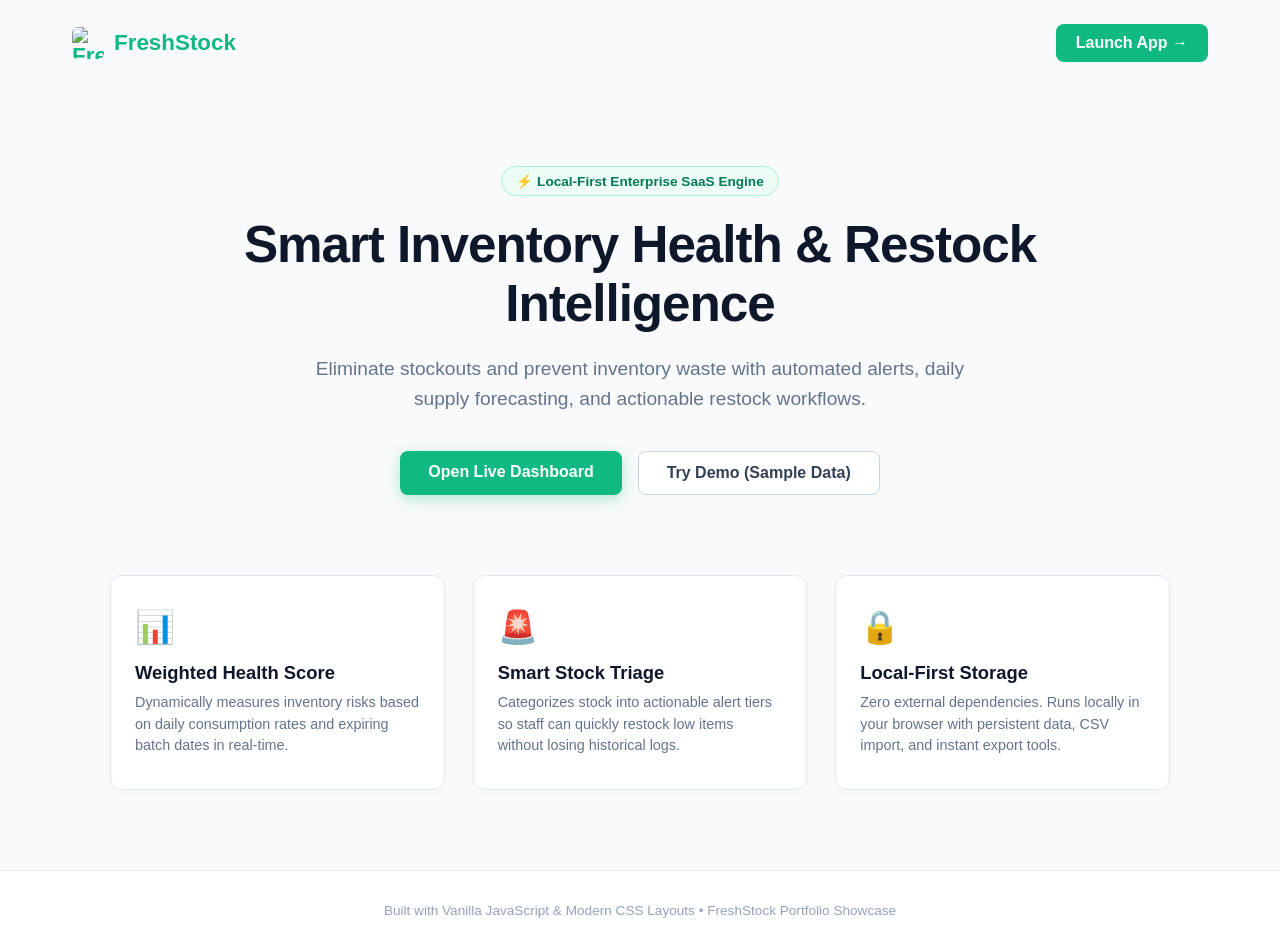
==== commit 4becead9: "feat(branding): update brand logo icon and navigation links across landing and dashboard" ====
--- a/index.html
+++ b/index.html
@@ -4,177 +4,8 @@
   <meta charset="UTF-8">
   <meta name="viewport" content="width=device-width, initial-scale=1.0">
   <title>FreshStock | High-Performance SaaS Inventory Engine</title>
-  <link rel="icon" type="image/png" href="favicon.png">
-  <link rel="stylesheet" href="style.css">
-  <style>
-    /* Landing Page Custom Styles */
-    .landing-body {
-      background: #f8fafc;
-      color: #0f172a;
-    }
-
-    .landing-nav {
-      display: flex;
-      justify-content: space-between;
-      align-items: center;
-      max-width: 1200px;
-      margin: 0 auto;
-      padding: 24px 32px;
-    }
-
-    .brand-logo-container {
-      display: flex;
-      align-items: center;
-      gap: 10px;
-      font-size: 1.4rem;
-      font-weight: 800;
-      color: #10b981;
-    }
-
-    .brand-logo-container img {
-      width: 32px;
-      height: 32px;
-      border-radius: 6px;
-    }
-
-    .btn-launch {
-      background: #10b981;
-      color: #ffffff;
-      padding: 10px 20px;
-      border-radius: 8px;
-      font-weight: 700;
-      text-decoration: none;
-      transition: background 0.2s ease, transform 0.2s ease;
-    }
-
-    .btn-launch:hover {
-      background: #059669;
-      transform: translateY(-1px);
-    }
-
-    .hero-section {
-      max-width: 900px;
-      margin: 80px auto 60px;
-      text-align: center;
-      padding: 0 20px;
-    }
-
-    .hero-badge {
-      display: inline-block;
-      background: #ecfdf5;
-      color: #047857;
-      font-size: 0.85rem;
-      font-weight: 700;
-      padding: 6px 14px;
-      border-radius: 20px;
-      margin-bottom: 20px;
-      border: 1px solid #a7f3d0;
-    }
-
-    .hero-title {
-      font-size: 3.2rem;
-      font-weight: 900;
-      line-height: 1.15;
-      color: #0f172a;
-      margin-bottom: 20px;
-      letter-spacing: -0.02em;
-    }
-
-    .hero-subtitle {
-      font-size: 1.2rem;
-      color: #64748b;
-      max-width: 680px;
-      margin: 0 auto 36px;
-      line-height: 1.6;
-    }
-
-    .hero-actions {
-      display: flex;
-      justify-content: center;
-      gap: 16px;
-    }
-
-    .btn-secondary-launch {
-      background: #ffffff;
-      color: #334155;
-      border: 1px solid #cbd5e1;
-      padding: 12px 28px;
-      border-radius: 8px;
-      font-weight: 700;
-      text-decoration: none;
-      font-size: 1rem;
-      transition: all 0.2s ease;
-    }
-
-    .btn-secondary-launch:hover {
-      border-color: #94a3b8;
-      background: #f1f5f9;
-    }
-
-    .btn-primary-launch {
-      background: #10b981;
-      color: #ffffff;
-      padding: 12px 28px;
-      border-radius: 8px;
-      font-weight: 700;
-      text-decoration: none;
-      font-size: 1rem;
-      box-shadow: 0 4px 14px rgba(16, 185, 129, 0.3);
-      transition: all 0.2s ease;
-    }
-
-    .btn-primary-launch:hover {
-      background: #059669;
-      transform: translateY(-2px);
-      box-shadow: 0 6px 20px rgba(16, 185, 129, 0.4);
-    }
-
-    .features-grid {
-      max-width: 1100px;
-      margin: 80px auto;
-      display: grid;
-      grid-template-columns: repeat(3, 1fr);
-      gap: 28px;
-      padding: 0 20px;
-    }
-
-    .feature-card {
-      background: #ffffff;
-      border: 1px solid #e2e8f0;
-      border-radius: 12px;
-      padding: 32px 24px;
-      box-shadow: 0 2px 8px rgba(0,0,0,0.02);
-    }
-
-    .feature-icon {
-      font-size: 2rem;
-      margin-bottom: 16px;
-      display: inline-block;
-    }
-
-    .feature-title {
-      font-size: 1.15rem;
-      font-weight: 700;
-      color: #0f172a;
-      margin-bottom: 8px;
-    }
-
-    .feature-desc {
-      font-size: 0.9rem;
-      color: #64748b;
-      line-height: 1.5;
-    }
-
-    .landing-footer {
-      border-top: 1px solid #e2e8f0;
-      text-align: center;
-      padding: 32px 20px;
-      color: #94a3b8;
-      font-size: 0.85rem;
-      background: #ffffff;
-      margin-top: 80px;
-    }
-  </style>
+  <link rel="icon" type="image/png" href="fresh.png">
+  <link rel="stylesheet" href="landing.css">
 </head>
 
 <body class="landing-body">
@@ -182,7 +13,7 @@
   <!-- Header Navigation -->
   <header class="landing-nav">
     <div class="brand-logo-container">
-      <img src="favicon.png" alt="FreshStock Logo">
+      <img src="fresh.png" alt="FreshStock Logo">
       <span>FreshStock</span>
     </div>
     <a href="dashboard.html?fresh=true" class="btn-launch">Launch App →</a>
--- a/landing.css
+++ b/landing.css
@@ -0,0 +1,186 @@
+/* Reset & General Landing Setup */
+* {
+  box-sizing: border-box;
+  margin: 0;
+  padding: 0;
+}
+
+.landing-body {
+  background: #f8fafc;
+  color: #0f172a;
+  font-family: -apple-system, BlinkMacSystemFont, "Segoe UI", Roboto, sans-serif;
+  min-height: 100vh;
+}
+
+/* Header Navigation */
+.landing-nav {
+  display: flex;
+  justify-content: space-between;
+  align-items: center;
+  max-width: 1200px;
+  margin: 0 auto;
+  padding: 24px 32px;
+}
+
+.brand-logo-container {
+  display: flex;
+  align-items: center;
+  gap: 10px;
+  font-size: 1.4rem;
+  font-weight: 800;
+  color: #10b981;
+}
+
+.brand-logo-container img {
+  width: 32px;
+  height: 32px;
+  border-radius: 6px;
+  object-fit: contain;
+}
+
+.btn-launch {
+  background: #10b981;
+  color: #ffffff;
+  padding: 10px 20px;
+  border-radius: 8px;
+  font-weight: 700;
+  text-decoration: none;
+  transition: background 0.2s ease, transform 0.2s ease;
+}
+
+.btn-launch:hover {
+  background: #059669;
+  transform: translateY(-1px);
+}
+
+/* Hero Section */
+.hero-section {
+  max-width: 900px;
+  margin: 80px auto 60px;
+  text-align: center;
+  padding: 0 20px;
+}
+
+.hero-badge {
+  display: inline-block;
+  background: #ecfdf5;
+  color: #047857;
+  font-size: 0.85rem;
+  font-weight: 700;
+  padding: 6px 14px;
+  border-radius: 20px;
+  margin-bottom: 20px;
+  border: 1px solid #a7f3d0;
+}
+
+.hero-title {
+  font-size: 3.2rem;
+  font-weight: 900;
+  line-height: 1.15;
+  color: #0f172a;
+  margin-bottom: 20px;
+  letter-spacing: -0.02em;
+}
+
+.hero-subtitle {
+  font-size: 1.2rem;
+  color: #64748b;
+  max-width: 680px;
+  margin: 0 auto 36px;
+  line-height: 1.6;
+}
+
+.hero-actions {
+  display: flex;
+  justify-content: center;
+  gap: 16px;
+}
+
+.btn-primary-launch {
+  background: #10b981;
+  color: #ffffff;
+  padding: 12px 28px;
+  border-radius: 8px;
+  font-weight: 700;
+  text-decoration: none;
+  font-size: 1rem;
+  box-shadow: 0 4px 14px rgba(16, 185, 129, 0.3);
+  transition: all 0.2s ease;
+}
+
+.btn-primary-launch:hover {
+  background: #059669;
+  transform: translateY(-2px);
+  box-shadow: 0 6px 20px rgba(16, 185, 129, 0.4);
+}
+
+.btn-secondary-launch {
+  background: #ffffff;
+  color: #334155;
+  border: 1px solid #cbd5e1;
+  padding: 12px 28px;
+  border-radius: 8px;
+  font-weight: 700;
+  text-decoration: none;
+  font-size: 1rem;
+  transition: all 0.2s ease;
+}
+
+.btn-secondary-launch:hover {
+  border-color: #94a3b8;
+  background: #f1f5f9;
+}
+
+/* Key Value Pillars */
+.features-grid {
+  max-width: 1100px;
+  margin: 80px auto;
+  display: grid;
+  grid-template-columns: repeat(3, 1fr);
+  gap: 28px;
+  padding: 0 20px;
+}
+
+.feature-card {
+  background: #ffffff;
+  border: 1px solid #e2e8f0;
+  border-radius: 12px;
+  padding: 32px 24px;
+  box-shadow: 0 2px 8px rgba(0,0,0,0.02);
+  transition: transform 0.2s ease, border-color 0.2s ease;
+}
+
+.feature-card:hover {
+  transform: translateY(-4px);
+  border-color: #cbd5e1;
+}
+
+.feature-icon {
+  font-size: 2rem;
+  margin-bottom: 16px;
+  display: inline-block;
+}
+
+.feature-title {
+  font-size: 1.15rem;
+  font-weight: 700;
+  color: #0f172a;
+  margin-bottom: 8px;
+}
+
+.feature-desc {
+  font-size: 0.9rem;
+  color: #64748b;
+  line-height: 1.5;
+}
+
+/* Footer */
+.landing-footer {
+  border-top: 1px solid #e2e8f0;
+  text-align: center;
+  padding: 32px 20px;
+  color: #94a3b8;
+  font-size: 0.85rem;
+  background: #ffffff;
+  margin-top: 80px;
+}
